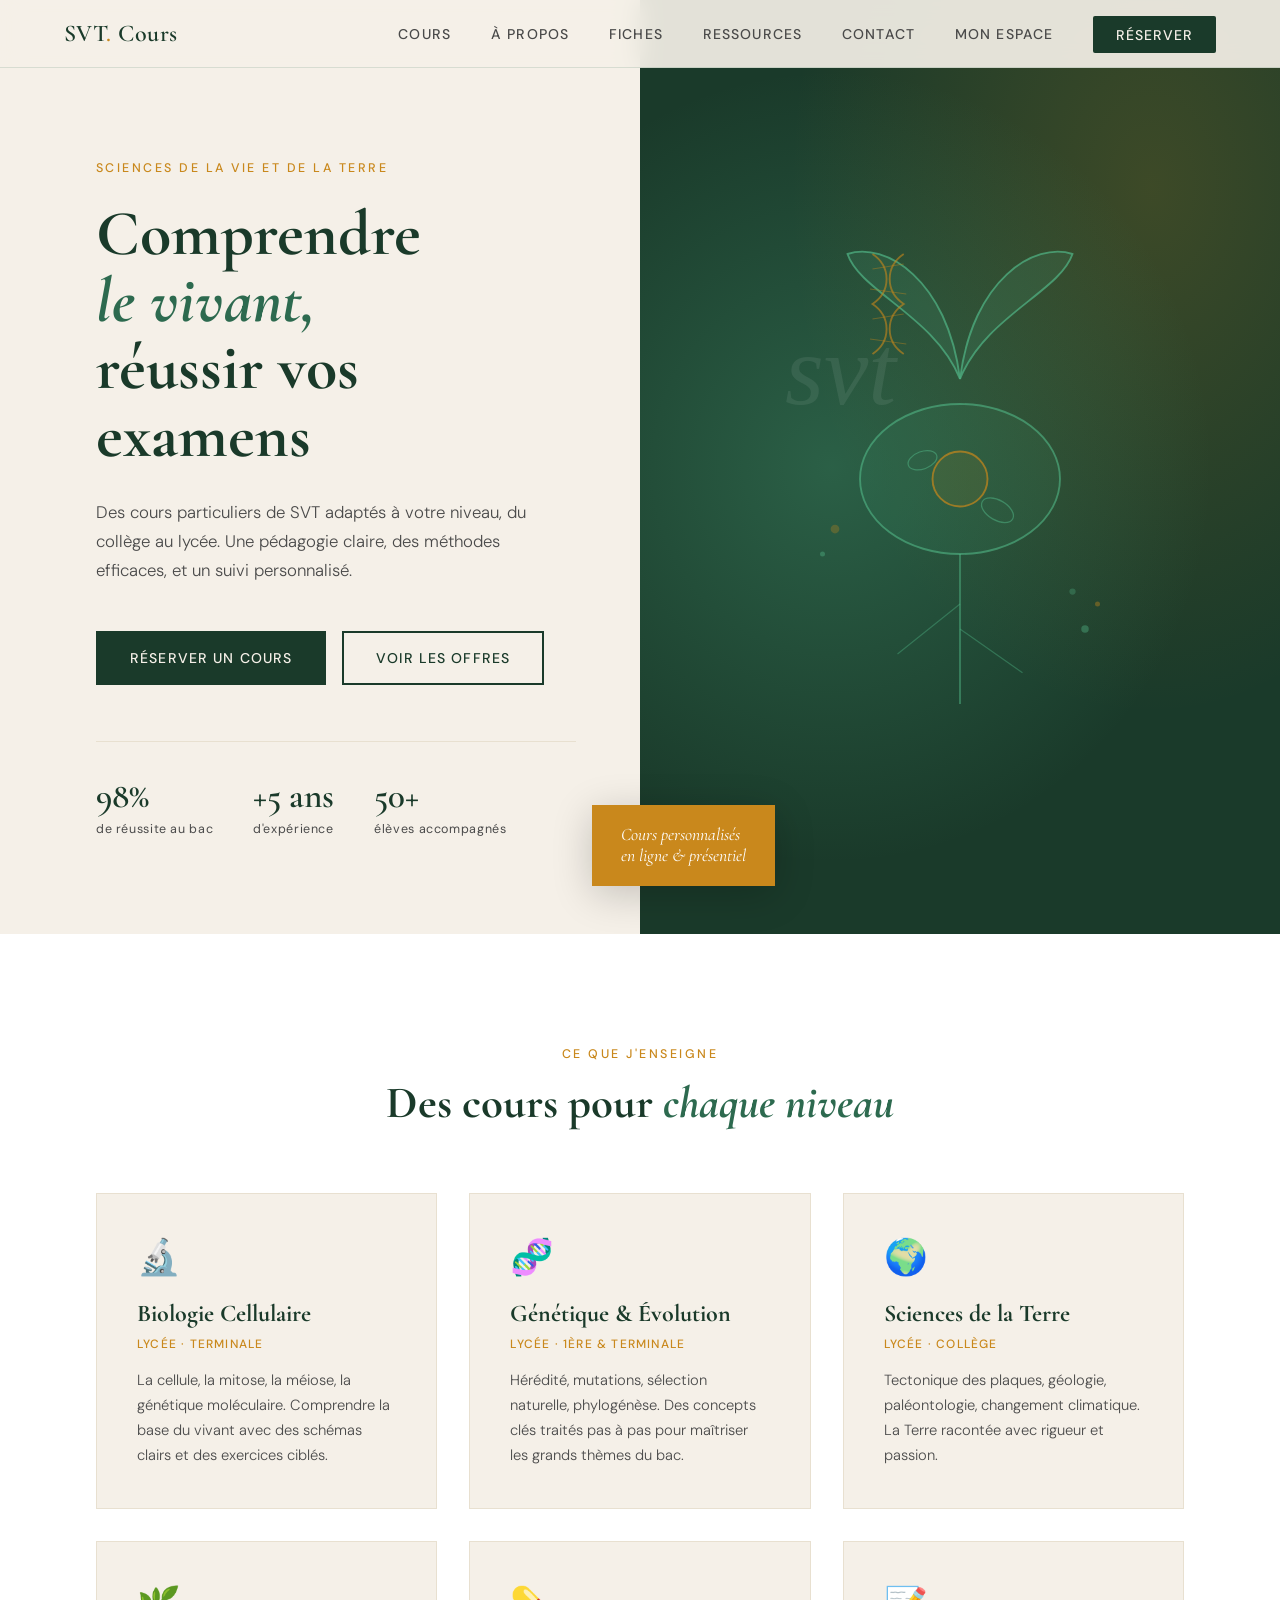
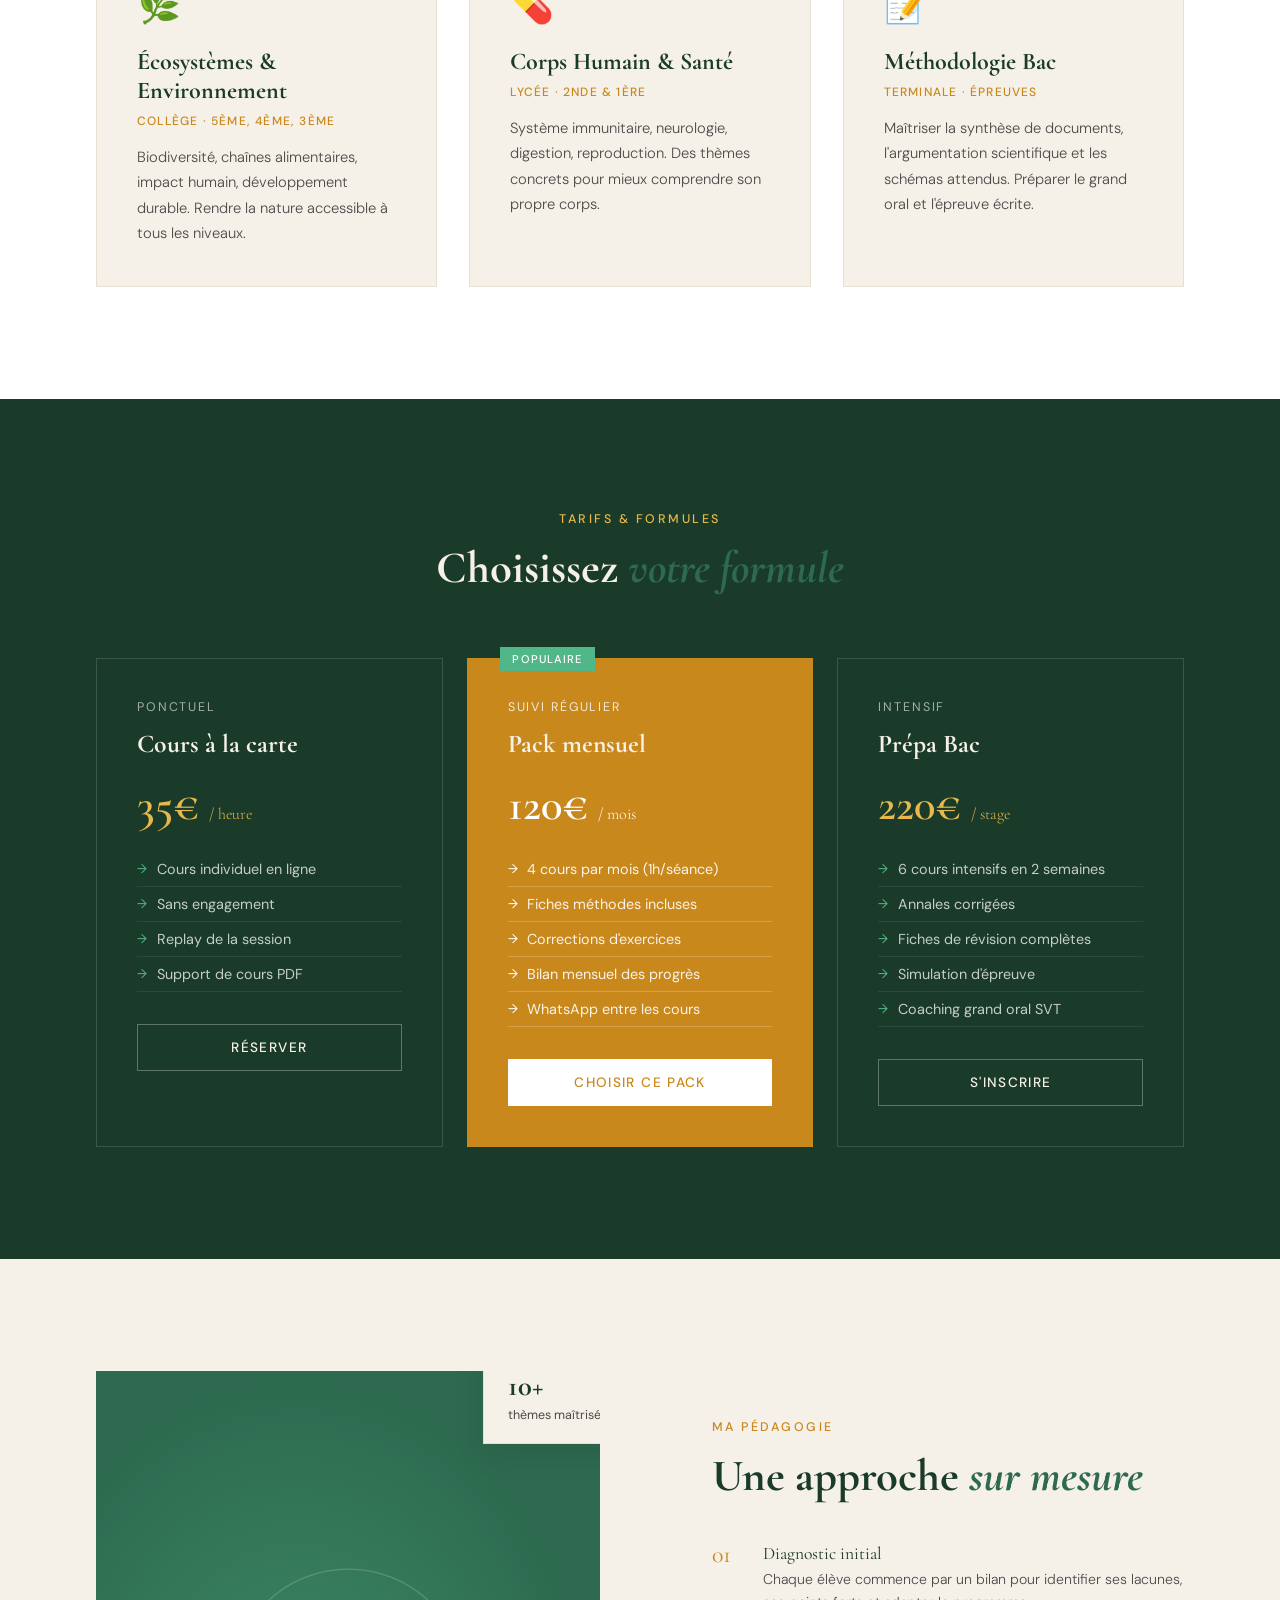
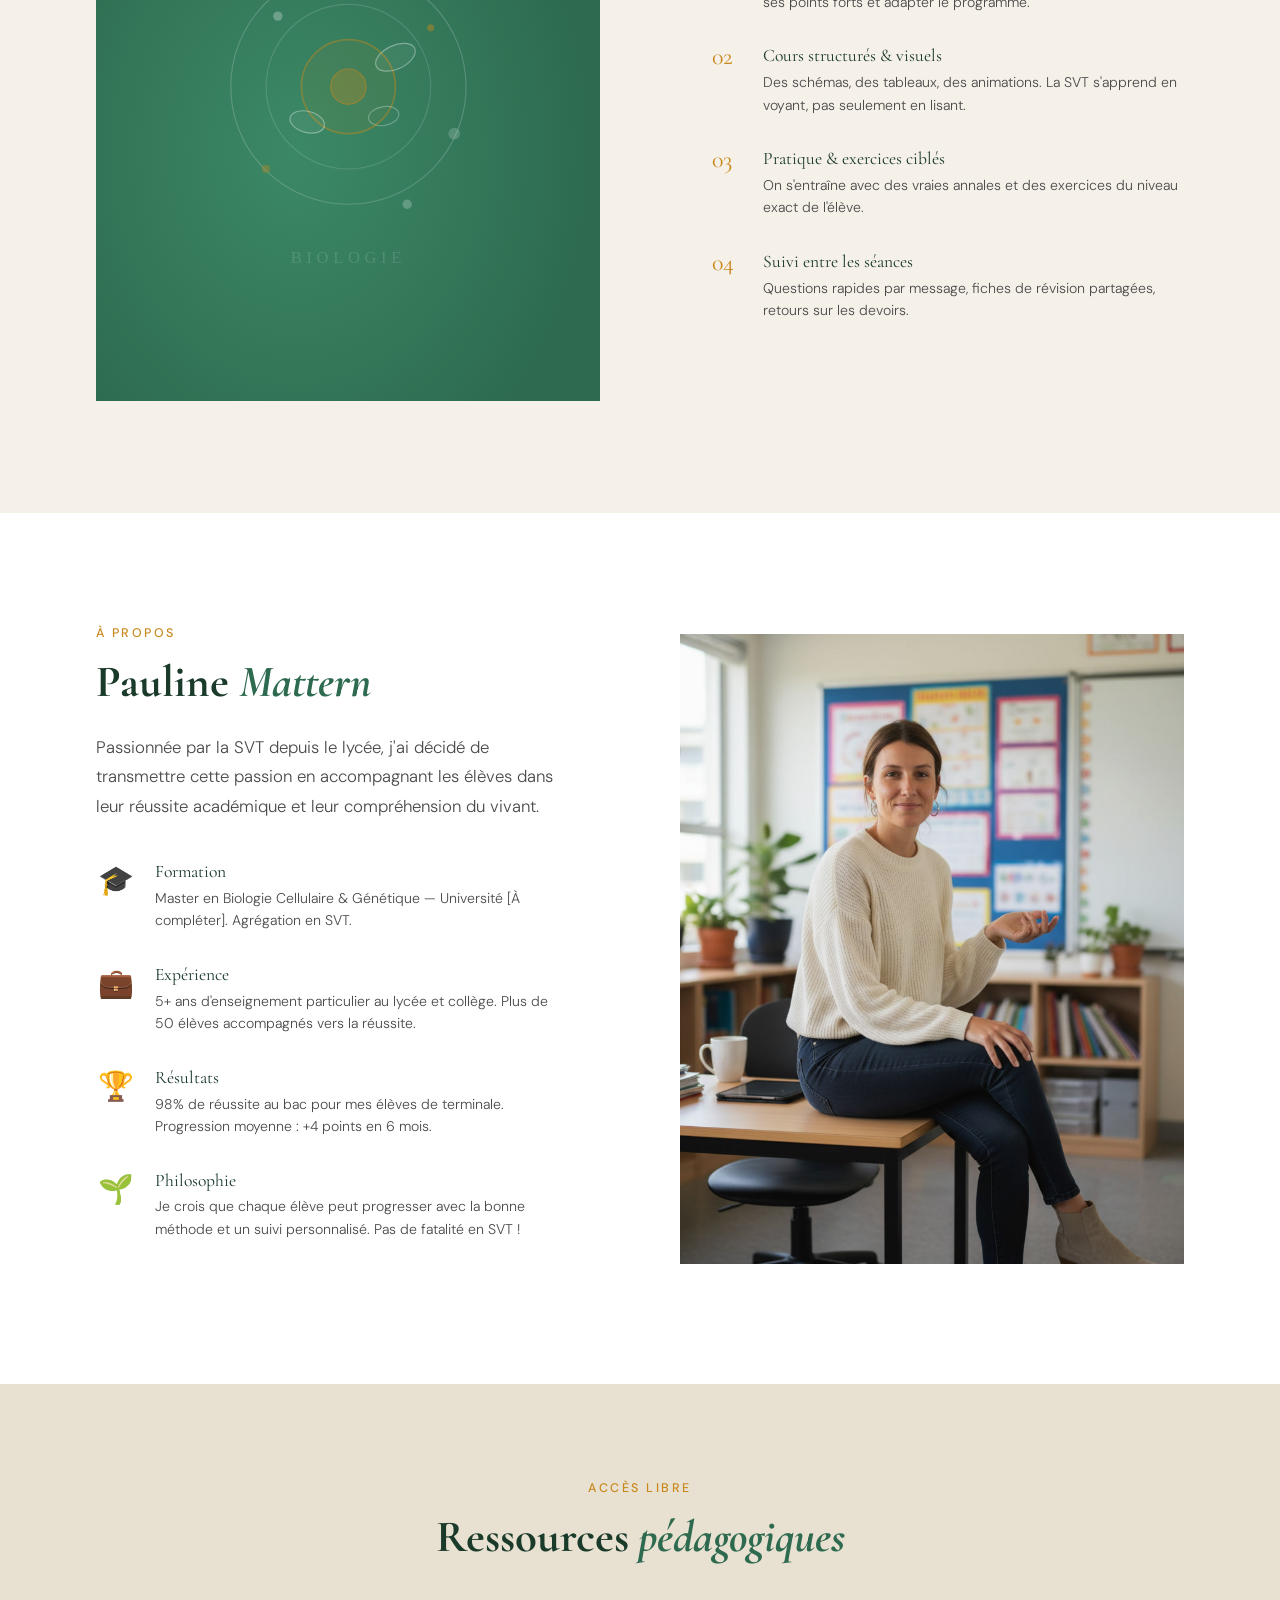
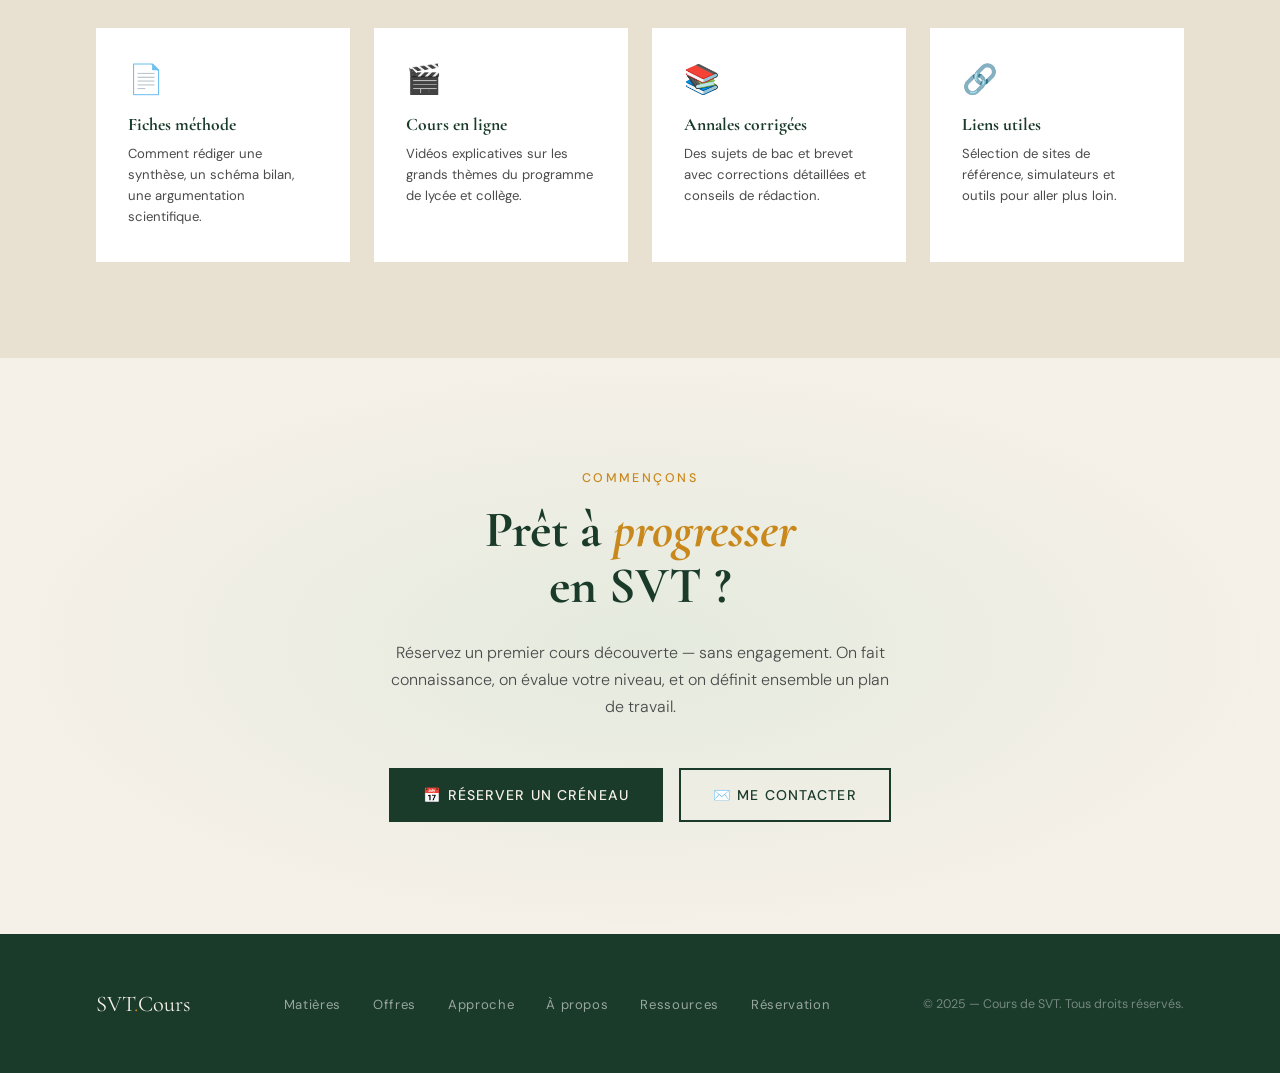
==== index.html @ cc76b09d "ADD espace eleves" ====
<!DOCTYPE html>
<html lang="fr">
<head>
  <meta charset="UTF-8" />
  <meta name="viewport" content="width=device-width, initial-scale=1.0" />
  <title>Cours de SVT — Pauline Mattern</title>
  <link href="https://fonts.googleapis.com/css2?family=Cormorant+Garamond:ital,wght@0,400;0,600;1,400&family=DM+Sans:wght@300;400;500&display=swap" rel="stylesheet" />
  <style>
    /* ── RESET & VARIABLES ── */
    *, *::before, *::after { box-sizing: border-box; margin: 0; padding: 0; }

    :root {
      --green-deep:   #1a3a2a;
      --green-mid:    #2d6a4f;
      --green-light:  #52b788;
      --cream:        #f5f0e8;
      --cream-dark:   #e8e0d0;
      --amber:        #c9881c;
      --amber-light:  #e8b84b;
      --text-dark:    #1c1c1c;
      --text-mid:     #4a4a4a;
      --white:        #ffffff;
      --serif:        'Cormorant Garamond', Georgia, serif;
      --sans:         'DM Sans', sans-serif;
    }

    html { scroll-behavior: smooth; }

    body {
      font-family: var(--sans);
      background-color: var(--cream);
      color: var(--text-dark);
      overflow-x: hidden;
    }

    /* ── NAVBAR ── */
    nav {
      position: fixed;
      top: 0; left: 0; right: 0;
      z-index: 100;
      display: flex;
      align-items: center;
      justify-content: space-between;
      padding: 1.2rem 4rem;
      background: rgba(245, 240, 232, 0.92);
      backdrop-filter: blur(12px);
      border-bottom: 1px solid rgba(45, 106, 79, 0.15);
      transition: box-shadow 0.3s;
    }
    nav.scrolled { box-shadow: 0 4px 30px rgba(26,58,42,0.1); }

    .nav-logo {
      font-family: var(--serif);
      font-size: 1.5rem;
      font-weight: 600;
      color: var(--green-deep);
      text-decoration: none;
      letter-spacing: 0.02em;
    }
    .nav-logo span { color: var(--amber); }

    .nav-links {
      display: flex;
      gap: 2.5rem;
      list-style: none;
    }
    .nav-links a {
      font-family: var(--sans);
      font-size: 0.88rem;
      font-weight: 500;
      letter-spacing: 0.08em;
      text-transform: uppercase;
      color: var(--text-mid);
      text-decoration: none;
      transition: color 0.25s;
    }
    .nav-links a:hover { color: var(--green-mid); }

    .nav-cta {
      background: var(--green-deep);
      color: var(--cream) !important;
      padding: 0.6rem 1.4rem;
      border-radius: 2px;
      transition: background 0.25s !important;
    }
    .nav-cta:hover { background: var(--green-mid) !important; color: var(--white) !important; }

    /* hamburger */
    .hamburger {
      display: none;
      flex-direction: column;
      gap: 5px;
      cursor: pointer;
      background: none;
      border: none;
    }
    .hamburger span {
      display: block;
      width: 24px;
      height: 2px;
      background: var(--green-deep);
      transition: all 0.3s;
    }

    /* ── HERO ── */
    .hero {
      min-height: 100vh;
      display: grid;
      grid-template-columns: 1fr 1fr;
      position: relative;
      overflow: hidden;
    }

    .hero-left {
      display: flex;
      flex-direction: column;
      justify-content: center;
      padding: 10rem 4rem 6rem 6rem;
      position: relative;
      z-index: 2;
    }

    .hero-eyebrow {
      font-family: var(--sans);
      font-size: 0.78rem;
      font-weight: 500;
      letter-spacing: 0.2em;
      text-transform: uppercase;
      color: var(--amber);
      margin-bottom: 1.5rem;
      opacity: 0;
      animation: fadeUp 0.8s ease 0.2s forwards;
    }

    .hero-title {
      font-family: var(--serif);
      font-size: clamp(3rem, 5vw, 5.5rem);
      line-height: 1.05;
      color: var(--green-deep);
      margin-bottom: 1.8rem;
      opacity: 0;
      animation: fadeUp 0.8s ease 0.4s forwards;
    }
    .hero-title em {
      font-style: italic;
      color: var(--green-mid);
    }

    .hero-desc {
      font-size: 1.05rem;
      line-height: 1.75;
      color: var(--text-mid);
      max-width: 440px;
      margin-bottom: 2.8rem;
      font-weight: 300;
      opacity: 0;
      animation: fadeUp 0.8s ease 0.6s forwards;
    }

    .hero-actions {
      display: flex;
      gap: 1rem;
      flex-wrap: wrap;
      opacity: 0;
      animation: fadeUp 0.8s ease 0.8s forwards;
    }

    .btn-primary {
      background: var(--green-deep);
      color: var(--cream);
      padding: 1rem 2rem;
      font-family: var(--sans);
      font-size: 0.88rem;
      font-weight: 500;
      letter-spacing: 0.08em;
      text-transform: uppercase;
      text-decoration: none;
      border: 2px solid var(--green-deep);
      transition: all 0.3s;
      cursor: pointer;
    }
    .btn-primary:hover {
      background: transparent;
      color: var(--green-deep);
    }

    .btn-secondary {
      background: transparent;
      color: var(--green-deep);
      padding: 1rem 2rem;
      font-family: var(--sans);
      font-size: 0.88rem;
      font-weight: 500;
      letter-spacing: 0.08em;
      text-transform: uppercase;
      text-decoration: none;
      border: 2px solid var(--green-deep);
      transition: all 0.3s;
      cursor: pointer;
    }
    .btn-secondary:hover {
      background: var(--green-deep);
      color: var(--cream);
    }

    .hero-stats {
      display: flex;
      gap: 2.5rem;
      margin-top: 3.5rem;
      padding-top: 2rem;
      border-top: 1px solid var(--cream-dark);
      opacity: 0;
      animation: fadeUp 0.8s ease 1s forwards;
    }
    .stat-number {
      font-family: var(--serif);
      font-size: 2.2rem;
      font-weight: 600;
      color: var(--green-deep);
      display: block;
    }
    .stat-label {
      font-size: 0.78rem;
      color: var(--text-mid);
      letter-spacing: 0.05em;
    }

    /* hero right — botanical illustration panel */
    .hero-right {
      background: var(--green-deep);
      position: relative;
      display: flex;
      align-items: center;
      justify-content: center;
    }

    .hero-right::before {
      content: '';
      position: absolute;
      inset: 0;
      background: radial-gradient(ellipse at 30% 50%, rgba(82,183,136,0.3) 0%, transparent 60%),
                  radial-gradient(ellipse at 80% 20%, rgba(201,136,28,0.2) 0%, transparent 50%);
    }

    /* SVG botanical decoration */
    .botanical-svg {
      width: 85%;
      max-width: 500px;
      opacity: 0;
      animation: fadeIn 1.5s ease 1s forwards;
      position: relative;
      z-index: 2;
    }

    /* floating badge */
    .hero-badge {
      position: absolute;
      bottom: 3rem;
      left: -3rem;
      background: var(--amber);
      color: var(--white);
      padding: 1.2rem 1.8rem;
      font-family: var(--serif);
      font-size: 1.1rem;
      font-style: italic;
      box-shadow: 0 8px 40px rgba(0,0,0,0.2);
      z-index: 5;
      opacity: 0;
      animation: slideRight 0.8s ease 1.2s forwards;
    }

    /* ── SECTION MATIÈRES ── */
    .section-matieres {
      padding: 7rem 6rem;
      background: var(--white);
    }

    .section-header {
      text-align: center;
      margin-bottom: 4rem;
    }
    .section-eyebrow {
      font-size: 0.78rem;
      font-weight: 500;
      letter-spacing: 0.2em;
      text-transform: uppercase;
      color: var(--amber);
      margin-bottom: 1rem;
    }
    .section-title {
      font-family: var(--serif);
      font-size: clamp(2.2rem, 3.5vw, 3.5rem);
      color: var(--green-deep);
      line-height: 1.15;
    }
    .section-title em { font-style: italic; color: var(--green-mid); }

    .matieres-grid {
      display: grid;
      grid-template-columns: repeat(3, 1fr);
      gap: 2rem;
    }

    .matiere-card {
      background: var(--cream);
      padding: 2.5rem;
      border: 1px solid var(--cream-dark);
      position: relative;
      overflow: hidden;
      transition: transform 0.3s, box-shadow 0.3s;
      cursor: pointer;
      text-decoration: none;
      color: inherit;
      display: block;
    }
    .matiere-card::after {
      content: '';
      position: absolute;
      bottom: 0; left: 0;
      width: 0; height: 3px;
      background: var(--green-light);
      transition: width 0.4s ease;
    }
    .matiere-card:hover { transform: translateY(-6px); box-shadow: 0 16px 48px rgba(26,58,42,0.12); }
    .matiere-card:hover::after { width: 100%; }

    .matiere-icon {
      font-size: 2.2rem;
      margin-bottom: 1.2rem;
      display: block;
    }
    .matiere-title {
      font-family: var(--serif);
      font-size: 1.5rem;
      color: var(--green-deep);
      margin-bottom: 0.5rem;
    }
    .matiere-niveau {
      font-size: 0.75rem;
      letter-spacing: 0.1em;
      text-transform: uppercase;
      color: var(--amber);
      font-weight: 500;
      margin-bottom: 1rem;
    }
    .matiere-desc {
      font-size: 0.92rem;
      line-height: 1.7;
      color: var(--text-mid);
      font-weight: 300;
    }

    /* ── SECTION OFFRES ── */
    .section-offres {
      padding: 7rem 6rem;
      background: var(--green-deep);
      color: var(--cream);
    }

    .section-offres .section-title { color: var(--cream); }
    .section-offres .section-eyebrow { color: var(--amber-light); }

    .offres-grid {
      display: grid;
      grid-template-columns: repeat(3, 1fr);
      gap: 1.5rem;
      margin-top: 3.5rem;
    }

    .offre-card {
      border: 1px solid rgba(255,255,255,0.15);
      padding: 2.5rem;
      position: relative;
      transition: background 0.3s, border-color 0.3s;
    }
    .offre-card:hover {
      background: rgba(255,255,255,0.05);
      border-color: var(--green-light);
    }
    .offre-card.featured {
      background: var(--amber);
      border-color: var(--amber);
    }
    .offre-badge {
      position: absolute;
      top: -12px; left: 2rem;
      background: var(--green-light);
      color: var(--white);
      font-size: 0.7rem;
      letter-spacing: 0.1em;
      text-transform: uppercase;
      padding: 0.3rem 0.8rem;
      font-weight: 500;
    }
    .offre-type {
      font-size: 0.78rem;
      letter-spacing: 0.15em;
      text-transform: uppercase;
      color: rgba(255,255,255,0.6);
      margin-bottom: 0.8rem;
    }
    .offre-card.featured .offre-type { color: rgba(255,255,255,0.8); }
    .offre-title {
      font-family: var(--serif);
      font-size: 1.6rem;
      color: var(--cream);
      margin-bottom: 1.5rem;
    }
    .offre-price {
      font-family: var(--serif);
      font-size: 2.8rem;
      font-weight: 600;
      color: var(--amber-light);
      line-height: 1;
    }
    .offre-card.featured .offre-price { color: var(--white); }
    .offre-price small { font-size: 1rem; font-weight: 300; }
    .offre-features {
      list-style: none;
      margin: 1.5rem 0 2rem;
    }
    .offre-features li {
      font-size: 0.9rem;
      color: rgba(255,255,255,0.75);
      padding: 0.5rem 0;
      border-bottom: 1px solid rgba(255,255,255,0.08);
      display: flex;
      align-items: center;
      gap: 0.6rem;
    }
    .offre-features li::before { content: '→'; color: var(--green-light); font-size: 0.8rem; }
    .offre-card.featured .offre-features li { color: rgba(255,255,255,0.9); border-color: rgba(255,255,255,0.2); }
    .offre-card.featured .offre-features li::before { color: var(--white); }

    .btn-offre {
      display: inline-block;
      width: 100%;
      text-align: center;
      padding: 0.9rem;
      font-family: var(--sans);
      font-size: 0.85rem;
      letter-spacing: 0.1em;
      text-transform: uppercase;
      font-weight: 500;
      text-decoration: none;
      border: 1px solid rgba(255,255,255,0.3);
      color: var(--cream);
      background: transparent;
      cursor: pointer;
      transition: all 0.3s;
    }
    .btn-offre:hover { background: var(--cream); color: var(--green-deep); border-color: var(--cream); }
    .offre-card.featured .btn-offre { background: var(--white); color: var(--amber); border-color: var(--white); }
    .offre-card.featured .btn-offre:hover { background: var(--green-deep); color: var(--white); border-color: var(--green-deep); }

    /* ── SECTION APPROCHE ── */
    .section-approche {
      padding: 7rem 6rem;
      display: grid;
      grid-template-columns: 1fr 1fr;
      gap: 5rem;
      align-items: center;
    }

    .approche-image-area {
      position: relative;
    }
    .approche-main-block {
      background: var(--green-mid);
      width: 100%;
      aspect-ratio: 4/5;
      display: flex;
      align-items: center;
      justify-content: center;
      position: relative;
      overflow: hidden;
    }
    .approche-main-block::before {
      content: '';
      position: absolute;
      inset: 0;
      background: radial-gradient(ellipse at 40% 60%, rgba(82,183,136,0.4) 0%, transparent 70%);
    }
    .approche-main-block svg {
      width: 70%;
      opacity: 0.9;
      position: relative;
      z-index: 2;
    }
    .approche-tag {
      position: absolute;
      top: -1.5rem;
      right: -2rem;
      background: var(--cream);
      border: 1px solid var(--cream-dark);
      padding: 1.2rem 1.5rem;
      box-shadow: 0 8px 32px rgba(0,0,0,0.1);
    }
    .approche-tag strong {
      font-family: var(--serif);
      font-size: 1.8rem;
      color: var(--green-deep);
      display: block;
    }
    .approche-tag span { font-size: 0.78rem; color: var(--text-mid); }

    .approche-content { padding-left: 2rem; }
    .approche-list {
      list-style: none;
      margin-top: 2.5rem;
    }
    .approche-list li {
      display: flex;
      gap: 1.2rem;
      margin-bottom: 2rem;
      align-items: flex-start;
    }
    .approche-num {
      font-family: var(--serif);
      font-size: 1.5rem;
      color: var(--amber);
      flex-shrink: 0;
      width: 2rem;
      line-height: 1;
    }
    .approche-list-title {
      font-family: var(--serif);
      font-size: 1.1rem;
      color: var(--green-deep);
      margin-bottom: 0.3rem;
    }
    .approche-list-desc {
      font-size: 0.88rem;
      color: var(--text-mid);
      line-height: 1.6;
      font-weight: 300;
    }

    /* ── SECTION À PROPOS ── */
    .section-apropos {
      padding: 7rem 6rem;
      display: grid;
      grid-template-columns: 1fr 1fr;
      gap: 5rem;
      align-items: center;
      background: var(--white);
    }

    .apropos-image-area {
      position: relative;
      order: 2;
    }
    .apropos-main-block {
      background: var(--green-light);
      width: 100%;
      aspect-ratio: 4/5;
      display: flex;
      align-items: center;
      justify-content: center;
      position: relative;
      overflow: hidden;
    }
    .apropos-main-block::before {
      content: '';
      position: absolute;
      inset: 0;
      background: radial-gradient(ellipse at 40% 60%, rgba(82,183,136,0.4) 0%, transparent 70%);
    }
    .apropos-main-block img {
      width: 100%;
      height: 100%;
      object-fit: cover;
      position: relative;
      z-index: 2;
    }

    .apropos-content { 
      padding-right: 2rem; 
      order: 1;
    }
    .apropos-intro {
      font-size: 1.05rem;
      line-height: 1.75;
      color: var(--text-mid);
      margin: 1.5rem 0 2.5rem;
      font-weight: 300;
    }
    .apropos-list {
      list-style: none;
      margin-top: 2.5rem;
    }
    .apropos-list li {
      display: flex;
      gap: 1.2rem;
      margin-bottom: 2rem;
      align-items: flex-start;
    }
    .apropos-num {
      font-size: 1.8rem;
      flex-shrink: 0;
      width: 2.5rem;
      text-align: center;
    }
    .apropos-list-title {
      font-family: var(--serif);
      font-size: 1.1rem;
      color: var(--green-deep);
      margin-bottom: 0.3rem;
    }
    .apropos-list-desc {
      font-size: 0.88rem;
      color: var(--text-mid);
      line-height: 1.6;
      font-weight: 300;
    }

    /* ── SECTION RESSOURCES ── */
    .section-ressources {
      padding: 6rem 6rem;
      background: var(--cream-dark);
    }

    .ressources-grid {
      display: grid;
      grid-template-columns: repeat(4, 1fr);
      gap: 1.5rem;
      margin-top: 3rem;
    }
    .ressource-card {
      background: var(--white);
      padding: 2rem;
      border-bottom: 3px solid transparent;
      transition: border-color 0.3s, transform 0.3s;
      text-decoration: none;
      color: inherit;
      display: block;
    }
    .ressource-card:hover { border-color: var(--green-light); transform: translateY(-4px); }
    .ressource-icon { font-size: 1.8rem; margin-bottom: 1rem; display: block; }
    .ressource-title {
      font-family: var(--serif);
      font-size: 1.1rem;
      color: var(--green-deep);
      margin-bottom: 0.5rem;
    }
    .ressource-desc {
      font-size: 0.82rem;
      color: var(--text-mid);
      line-height: 1.6;
    }

    /* ── SECTION CTA RESERVATION ── */
    .section-reservation {
      padding: 7rem 6rem;
      text-align: center;
      background: var(--cream);
      position: relative;
      overflow: hidden;
    }
    .section-reservation::before {
      content: '';
      position: absolute;
      inset: 0;
      background: radial-gradient(ellipse at 50% 50%, rgba(82,183,136,0.1) 0%, transparent 70%);
      pointer-events: none;
    }
    .reservation-title {
      font-family: var(--serif);
      font-size: clamp(2.5rem, 4vw, 4.5rem);
      color: var(--green-deep);
      line-height: 1.1;
      margin-bottom: 1.5rem;
    }
    .reservation-title em { font-style: italic; color: var(--amber); }
    .reservation-sub {
      font-size: 1rem;
      color: var(--text-mid);
      max-width: 500px;
      margin: 0 auto 3rem;
      line-height: 1.7;
      font-weight: 300;
    }
    .reservation-actions { display: flex; gap: 1rem; justify-content: center; flex-wrap: wrap; }

    /* ── FOOTER ── */
    footer {
      background: var(--green-deep);
      color: rgba(255,255,255,0.7);
      padding: 3.5rem 6rem;
      display: flex;
      justify-content: space-between;
      align-items: center;
      flex-wrap: wrap;
      gap: 1.5rem;
    }
    .footer-logo {
      font-family: var(--serif);
      font-size: 1.4rem;
      color: var(--cream);
    }
    .footer-logo span { color: var(--amber); }
    .footer-links { display: flex; gap: 2rem; list-style: none; flex-wrap: wrap; }
    .footer-links a {
      color: rgba(255,255,255,0.55);
      text-decoration: none;
      font-size: 0.82rem;
      letter-spacing: 0.05em;
      transition: color 0.2s;
    }
    .footer-links a:hover { color: var(--cream); }
    .footer-copy { font-size: 0.78rem; color: rgba(255,255,255,0.4); }

    /* ── ANIMATIONS ── */
    @keyframes fadeUp {
      from { opacity: 0; transform: translateY(24px); }
      to   { opacity: 1; transform: translateY(0); }
    }
    @keyframes fadeIn {
      from { opacity: 0; }
      to   { opacity: 1; }
    }
    @keyframes slideRight {
      from { opacity: 0; transform: translateX(-20px); }
      to   { opacity: 1; transform: translateX(0); }
    }

    /* ── MOBILE ── */
    @media (max-width: 900px) {
      nav { padding: 1rem 1.5rem; }
      .nav-links { display: none; flex-direction: column; gap: 1.2rem; position: absolute; top: 100%; left: 0; right: 0; background: var(--cream); padding: 2rem; border-top: 1px solid var(--cream-dark); }
      .nav-links.open { display: flex; }
      .hamburger { display: flex; }

      .hero { grid-template-columns: 1fr; min-height: auto; }
      .hero-left { padding: 8rem 1.5rem 4rem; }
      .hero-right { display: none; }
      .hero-stats { gap: 1.5rem; }

      .section-matieres, .section-approche, .section-offres, .section-ressources, .section-reservation { padding: 4rem 1.5rem; }
      .matieres-grid, .offres-grid { grid-template-columns: 1fr; }
      .ressources-grid { grid-template-columns: 1fr 1fr; }
      .section-approche, .section-apropos { grid-template-columns: 1fr; }
      .approche-content { padding-left: 0; }
      .apropos-content { padding-right: 0; }
      .approche-tag { right: 0; top: -1rem; }
      footer { padding: 2.5rem 1.5rem; flex-direction: column; text-align: center; }
    }

    /* ── SCROLL REVEAL ── */
    .reveal {
      opacity: 0;
      transform: translateY(30px);
      transition: opacity 0.7s ease, transform 0.7s ease;
    }
    .reveal.visible { opacity: 1; transform: translateY(0); }
  </style>
</head>
<body>

  <!-- ═══ NAVBAR ═══ -->
  <nav id="navbar">
    <a href="#" class="nav-logo">SVT<span>.</span> Cours</a>
    <ul class="nav-links" id="navLinks">
      <li><a href="cours.html">Cours</a></li>
      <li><a href="#apropos">À propos</a></li>
      <li><a href="fiches.html">Fiches</a></li>
      <li><a href="#ressources">Ressources</a></li>
      <li><a href="contact.html">Contact</a></li>
      <li><a href="espace-etudiant.html">Mon espace</a></li>
      <li><a href="reservation.html" class="nav-cta">Réserver</a></li>
    </ul>
    <button class="hamburger" id="hamburger" aria-label="Menu">
      <span></span><span></span><span></span>
    </button>
  </nav>

  <!-- ═══ HERO ═══ -->
  <section class="hero">
    <div class="hero-left">
      <p class="hero-eyebrow">Sciences de la Vie et de la Terre</p>
      <h1 class="hero-title">
        Comprendre<br/><em>le vivant,</em><br/>réussir vos examens
      </h1>
      <p class="hero-desc">
        Des cours particuliers de SVT adaptés à votre niveau, du collège au lycée.
        Une pédagogie claire, des méthodes efficaces, et un suivi personnalisé.
      </p>
      <div class="hero-actions">
        <a href="reservation.html" class="btn-primary">Réserver un cours</a>
        <a href="#offres" class="btn-secondary">Voir les offres</a>
      </div>
      <div class="hero-stats">
        <div>
          <span class="stat-number">98%</span>
          <span class="stat-label">de réussite au bac</span>
        </div>
        <div>
          <span class="stat-number">+5 ans</span>
          <span class="stat-label">d'expérience</span>
        </div>
        <div>
          <span class="stat-number">50+</span>
          <span class="stat-label">élèves accompagnés</span>
        </div>
      </div>
    </div>

    <!-- panel décoratif droit -->
    <div class="hero-right">
      <!-- Illustration botanique SVG -->
      <svg class="botanical-svg" viewBox="0 0 400 500" xmlns="http://www.w3.org/2000/svg" fill="none">
        <!-- cellule centrale -->
        <ellipse cx="200" cy="260" rx="80" ry="60" stroke="rgba(82,183,136,0.6)" stroke-width="1.5" fill="rgba(82,183,136,0.08)"/>
        <circle cx="200" cy="260" r="22" stroke="rgba(201,136,28,0.7)" stroke-width="1.5" fill="rgba(201,136,28,0.1)"/>
        <!-- mitochondries -->
        <ellipse cx="230" cy="285" rx="14" ry="8" stroke="rgba(82,183,136,0.5)" stroke-width="1" fill="none" transform="rotate(30 230 285)"/>
        <ellipse cx="170" cy="245" rx="12" ry="7" stroke="rgba(82,183,136,0.5)" stroke-width="1" fill="none" transform="rotate(-20 170 245)"/>
        <!-- feuilles -->
        <path d="M200 180 C220 130 280 110 290 80 C260 70 210 100 200 180Z" stroke="rgba(82,183,136,0.7)" stroke-width="1.5" fill="rgba(82,183,136,0.12)"/>
        <path d="M200 180 C180 130 120 110 110 80 C140 70 190 100 200 180Z" stroke="rgba(82,183,136,0.7)" stroke-width="1.5" fill="rgba(82,183,136,0.12)"/>
        <!-- tige -->
        <line x1="200" y1="320" x2="200" y2="440" stroke="rgba(82,183,136,0.5)" stroke-width="1.5"/>
        <!-- branches -->
        <line x1="200" y1="360" x2="150" y2="400" stroke="rgba(82,183,136,0.4)" stroke-width="1"/>
        <line x1="200" y1="380" x2="250" y2="415" stroke="rgba(82,183,136,0.4)" stroke-width="1"/>
        <!-- ADN double hélice -->
        <path d="M130 80 C145 90 145 110 130 120 C145 130 145 150 130 160" stroke="rgba(201,136,28,0.6)" stroke-width="1.5" fill="none"/>
        <path d="M155 80 C140 90 140 110 155 120 C140 130 140 150 155 160" stroke="rgba(201,136,28,0.6)" stroke-width="1.5" fill="none"/>
        <!-- liaisons ADN -->
        <line x1="130" y1="92" x2="155" y2="88" stroke="rgba(201,136,28,0.4)" stroke-width="1"/>
        <line x1="128" y1="108" x2="157" y2="112" stroke="rgba(201,136,28,0.4)" stroke-width="1"/>
        <line x1="130" y1="132" x2="155" y2="128" stroke="rgba(201,136,28,0.4)" stroke-width="1"/>
        <line x1="128" y1="148" x2="157" y2="152" stroke="rgba(201,136,28,0.4)" stroke-width="1"/>
        <!-- petits cercles décoratifs -->
        <circle cx="300" cy="380" r="3" fill="rgba(82,183,136,0.4)"/>
        <circle cx="310" cy="360" r="2" fill="rgba(201,136,28,0.4)"/>
        <circle cx="290" cy="350" r="2.5" fill="rgba(82,183,136,0.3)"/>
        <circle cx="100" cy="300" r="3.5" fill="rgba(201,136,28,0.3)"/>
        <circle cx="90" cy="320" r="2" fill="rgba(82,183,136,0.4)"/>
        <!-- Texte décoratif -->
        <text x="60" y="200" fill="rgba(255,255,255,0.08)" font-size="80" font-family="serif" font-style="italic">svt</text>
      </svg>

      <div class="hero-badge">
        Cours personnalisés<br/>en ligne & présentiel
      </div>
    </div>
  </section>

  <!-- ═══ MATIÈRES ═══ -->
  <section class="section-matieres" id="matieres">
    <div class="section-header reveal">
      <p class="section-eyebrow">Ce que j'enseigne</p>
      <h2 class="section-title">Des cours pour <em>chaque niveau</em></h2>
    </div>
    <div class="matieres-grid">
      <a href="cours.html?filter=terminale" class="matiere-card reveal">
        <span class="matiere-icon">🔬</span>
        <h3 class="matiere-title">Biologie Cellulaire</h3>
        <p class="matiere-niveau">Lycée · Terminale</p>
        <p class="matiere-desc">La cellule, la mitose, la méiose, la génétique moléculaire. Comprendre la base du vivant avec des schémas clairs et des exercices ciblés.</p>
      </a>
      <a href="cours.html?filter=biologie" class="matiere-card reveal" style="transition-delay: 0.15s">
        <span class="matiere-icon">🧬</span>
        <h3 class="matiere-title">Génétique & Évolution</h3>
        <p class="matiere-niveau">Lycée · 1ère & Terminale</p>
        <p class="matiere-desc">Hérédité, mutations, sélection naturelle, phylogénèse. Des concepts clés traités pas à pas pour maîtriser les grands thèmes du bac.</p>
      </a>
      <a href="cours.html?filter=terre" class="matiere-card reveal" style="transition-delay: 0.3s">
        <span class="matiere-icon">🌍</span>
        <h3 class="matiere-title">Sciences de la Terre</h3>
        <p class="matiere-niveau">Lycée · Collège</p>
        <p class="matiere-desc">Tectonique des plaques, géologie, paléontologie, changement climatique. La Terre racontée avec rigueur et passion.</p>
      </a>
      <a href="cours.html?filter=college" class="matiere-card reveal" style="transition-delay: 0.1s">
        <span class="matiere-icon">🌿</span>
        <h3 class="matiere-title">Écosystèmes & Environnement</h3>
        <p class="matiere-niveau">Collège · 5ème, 4ème, 3ème</p>
        <p class="matiere-desc">Biodiversité, chaînes alimentaires, impact humain, développement durable. Rendre la nature accessible à tous les niveaux.</p>
      </a>
      <a href="cours.html?filter=lycee" class="matiere-card reveal" style="transition-delay: 0.25s">
        <span class="matiere-icon">💊</span>
        <h3 class="matiere-title">Corps Humain & Santé</h3>
        <p class="matiere-niveau">Lycée · 2nde & 1ère</p>
        <p class="matiere-desc">Système immunitaire, neurologie, digestion, reproduction. Des thèmes concrets pour mieux comprendre son propre corps.</p>
      </a>
      <a href="cours.html?filter=terminale" class="matiere-card reveal" style="transition-delay: 0.4s">
        <span class="matiere-icon">📝</span>
        <h3 class="matiere-title">Méthodologie Bac</h3>
        <p class="matiere-niveau">Terminale · Épreuves</p>
        <p class="matiere-desc">Maîtriser la synthèse de documents, l'argumentation scientifique et les schémas attendus. Préparer le grand oral et l'épreuve écrite.</p>
      </a>
    </div>
  </section>

  <!-- ═══ OFFRES ═══ -->
  <section class="section-offres" id="offres">
    <div class="section-header reveal">
      <p class="section-eyebrow">Tarifs & formules</p>
      <h2 class="section-title">Choisissez <em>votre formule</em></h2>
    </div>
    <div class="offres-grid">
      <div class="offre-card reveal">
        <p class="offre-type">Ponctuel</p>
        <h3 class="offre-title">Cours à la carte</h3>
        <div class="offre-price">35€ <small>/ heure</small></div>
        <ul class="offre-features">
          <li>Cours individuel en ligne</li>
          <li>Sans engagement</li>
          <li>Replay de la session</li>
          <li>Support de cours PDF</li>
        </ul>
        <a href="reservation.html" class="btn-offre">Réserver</a>
      </div>
      <div class="offre-card featured reveal" style="transition-delay: 0.15s">
        <div class="offre-badge">Populaire</div>
        <p class="offre-type">Suivi régulier</p>
        <h3 class="offre-title">Pack mensuel</h3>
        <div class="offre-price">120€ <small>/ mois</small></div>
        <ul class="offre-features">
          <li>4 cours par mois (1h/séance)</li>
          <li>Fiches méthodes incluses</li>
          <li>Corrections d'exercices</li>
          <li>Bilan mensuel des progrès</li>
          <li>WhatsApp entre les cours</li>
        </ul>
        <a href="reservation.html" class="btn-offre">Choisir ce pack</a>
      </div>
      <div class="offre-card reveal" style="transition-delay: 0.3s">
        <p class="offre-type">Intensif</p>
        <h3 class="offre-title">Prépa Bac</h3>
        <div class="offre-price">220€ <small>/ stage</small></div>
        <ul class="offre-features">
          <li>6 cours intensifs en 2 semaines</li>
          <li>Annales corrigées</li>
          <li>Fiches de révision complètes</li>
          <li>Simulation d'épreuve</li>
          <li>Coaching grand oral SVT</li>
        </ul>
        <a href="reservation.html" class="btn-offre">S'inscrire</a>
      </div>
    </div>
  </section>

  <!-- ═══ APPROCHE ═══ -->
  <section class="section-approche" id="approche">
    <div class="approche-image-area reveal">
      <div class="approche-main-block">
        <!-- Illustration décorative -->
        <svg viewBox="0 0 300 360" xmlns="http://www.w3.org/2000/svg" fill="none">
          <circle cx="150" cy="180" r="100" stroke="rgba(255,255,255,0.2)" stroke-width="1"/>
          <circle cx="150" cy="180" r="70" stroke="rgba(255,255,255,0.15)" stroke-width="1"/>
          <circle cx="150" cy="180" r="40" stroke="rgba(201,136,28,0.5)" stroke-width="1.5" fill="rgba(201,136,28,0.08)"/>
          <circle cx="150" cy="180" r="15" fill="rgba(201,136,28,0.3)" stroke="rgba(201,136,28,0.6)" stroke-width="1"/>
          <!-- organelles -->
          <ellipse cx="190" cy="155" rx="18" ry="10" stroke="rgba(255,255,255,0.4)" stroke-width="1" fill="rgba(255,255,255,0.05)" transform="rotate(-25 190 155)"/>
          <ellipse cx="115" cy="210" rx="15" ry="9" stroke="rgba(255,255,255,0.4)" stroke-width="1" fill="rgba(255,255,255,0.05)" transform="rotate(15 115 210)"/>
          <ellipse cx="180" cy="205" rx="13" ry="8" stroke="rgba(255,255,255,0.3)" stroke-width="1" fill="none" transform="rotate(-10 180 205)"/>
          <!-- particules -->
          <circle cx="90" cy="120" r="4" fill="rgba(255,255,255,0.3)"/>
          <circle cx="220" cy="130" r="3" fill="rgba(201,136,28,0.5)"/>
          <circle cx="240" cy="220" r="5" fill="rgba(255,255,255,0.2)"/>
          <circle cx="80" cy="250" r="3.5" fill="rgba(201,136,28,0.4)"/>
          <circle cx="200" cy="280" r="4" fill="rgba(255,255,255,0.25)"/>
          <!-- texte -->
          <text x="150" y="330" text-anchor="middle" fill="rgba(255,255,255,0.15)" font-size="14" font-family="serif" letter-spacing="4">BIOLOGIE</text>
        </svg>
        <div class="approche-tag">
          <strong>10+</strong>
          <span>thèmes maîtrisés</span>
        </div>
      </div>
    </div>
    <div class="approche-content reveal">
      <p class="section-eyebrow">Ma pédagogie</p>
      <h2 class="section-title">Une approche <em>sur mesure</em></h2>
      <ul class="approche-list">
        <li>
          <span class="approche-num">01</span>
          <div>
            <p class="approche-list-title">Diagnostic initial</p>
            <p class="approche-list-desc">Chaque élève commence par un bilan pour identifier ses lacunes, ses points forts et adapter le programme.</p>
          </div>
        </li>
        <li>
          <span class="approche-num">02</span>
          <div>
            <p class="approche-list-title">Cours structurés & visuels</p>
            <p class="approche-list-desc">Des schémas, des tableaux, des animations. La SVT s'apprend en voyant, pas seulement en lisant.</p>
          </div>
        </li>
        <li>
          <span class="approche-num">03</span>
          <div>
            <p class="approche-list-title">Pratique & exercices ciblés</p>
            <p class="approche-list-desc">On s'entraîne avec des vraies annales et des exercices du niveau exact de l'élève.</p>
          </div>
        </li>
        <li>
          <span class="approche-num">04</span>
          <div>
            <p class="approche-list-title">Suivi entre les séances</p>
            <p class="approche-list-desc">Questions rapides par message, fiches de révision partagées, retours sur les devoirs.</p>
          </div>
        </li>
      </ul>
    </div>
  </section>

  <!-- ═══ À PROPOS ═══ -->
  <section class="section-apropos" id="apropos">
    <div class="apropos-image-area reveal">
      <div class="apropos-main-block">
        <!-- Photo de profil -->
        <img src="popo_prof_fake.jpg" alt="Pauline Mattern - Professeure de SVT">
      </div>
    </div>
    <div class="apropos-content reveal">
      <p class="section-eyebrow">À propos</p>
      <h2 class="section-title">Pauline <em>Mattern</em></h2>
      <p class="apropos-intro">
        Passionnée par la SVT depuis le lycée, j'ai décidé de transmettre cette passion en accompagnant les élèves dans leur réussite académique et leur compréhension du vivant.
      </p>
      <ul class="apropos-list">
        <li>
          <span class="apropos-num">🎓</span>
          <div>
            <p class="apropos-list-title">Formation</p>
            <p class="apropos-list-desc">Master en Biologie Cellulaire & Génétique — Université [À compléter]. Agrégation en SVT.</p>
          </div>
        </li>
        <li>
          <span class="apropos-num">💼</span>
          <div>
            <p class="apropos-list-title">Expérience</p>
            <p class="apropos-list-desc">5+ ans d'enseignement particulier au lycée et collège. Plus de 50 élèves accompagnés vers la réussite.</p>
          </div>
        </li>
        <li>
          <span class="apropos-num">🏆</span>
          <div>
            <p class="apropos-list-title">Résultats</p>
            <p class="apropos-list-desc">98% de réussite au bac pour mes élèves de terminale. Progression moyenne : +4 points en 6 mois.</p>
          </div>
        </li>
        <li>
          <span class="apropos-num">🌱</span>
          <div>
            <p class="apropos-list-title">Philosophie</p>
            <p class="apropos-list-desc">Je crois que chaque élève peut progresser avec la bonne méthode et un suivi personnalisé. Pas de fatalité en SVT !</p>
          </div>
        </li>
      </ul>
    </div>
  </section>
  
  <!-- ═══ RESSOURCES ═══ -->
  <section class="section-ressources" id="ressources">
    <div class="section-header reveal">
      <p class="section-eyebrow">Accès libre</p>
      <h2 class="section-title">Ressources <em>pédagogiques</em></h2>
    </div>
    <div class="ressources-grid">
      <a href="fiches.html" class="ressource-card reveal">
        <span class="ressource-icon">📄</span>
        <h4 class="ressource-title">Fiches méthode</h4>
        <p class="ressource-desc">Comment rédiger une synthèse, un schéma bilan, une argumentation scientifique.</p>
      </a>
      <a href="ressources.html?tab=cours" class="ressource-card reveal" style="transition-delay: 0.1s">
        <span class="ressource-icon">🎬</span>
        <h4 class="ressource-title">Cours en ligne</h4>
        <p class="ressource-desc">Vidéos explicatives sur les grands thèmes du programme de lycée et collège.</p>
      </a>
      <a href="ressources.html?tab=annales" class="ressource-card reveal" style="transition-delay: 0.2s">
        <span class="ressource-icon">📚</span>
        <h4 class="ressource-title">Annales corrigées</h4>
        <p class="ressource-desc">Des sujets de bac et brevet avec corrections détaillées et conseils de rédaction.</p>
      </a>
      <a href="ressources.html?tab=liens" class="ressource-card reveal" style="transition-delay: 0.3s">
        <span class="ressource-icon">🔗</span>
        <h4 class="ressource-title">Liens utiles</h4>
        <p class="ressource-desc">Sélection de sites de référence, simulateurs et outils pour aller plus loin.</p>
      </a>
    </div>
  </section>

  <!-- ═══ CTA RÉSERVATION ═══ -->
  <section class="section-reservation" id="reservation">
    <div class="reveal">
      <p class="section-eyebrow">Commençons</p>
      <h2 class="reservation-title">Prêt à <em>progresser</em><br/>en SVT ?</h2>
      <p class="reservation-sub">
        Réservez un premier cours découverte — sans engagement.
        On fait connaissance, on évalue votre niveau, et on définit ensemble un plan de travail.
      </p>
      <div class="reservation-actions">
        <!-- Remplacez ce lien par votre lien Calendly ou Koalendar -->
        <a href="reservation.html" class="btn-primary">📅 Réserver un créneau</a>
        <a href="mailto:contact@coursvst.fr" class="btn-secondary">✉️ Me contacter</a>
      </div>
    </div>
  </section>

  <!-- ═══ FOOTER ═══ -->
  <footer>
    <div class="footer-logo">SVT<span>.</span>Cours</div>
    <ul class="footer-links">
      <li><a href="cours.html">Matières</a></li>
      <li><a href="#offres">Offres</a></li>
      <li><a href="#approche">Approche</a></li>
      <li><a href="#apropos">À propos</a></li>
      <li><a href="ressources.html">Ressources</a></li>
      <li><a href="reservation.html">Réservation</a></li>
    </ul>
    <p class="footer-copy">© 2025 — Cours de SVT. Tous droits réservés.</p>
  </footer>

  <script>
    // ── Navbar scroll ──
    const navbar = document.getElementById('navbar');
    window.addEventListener('scroll', () => {
      navbar.classList.toggle('scrolled', window.scrollY > 40);
    });

    // ── Menu hamburger ──
    const hamburger = document.getElementById('hamburger');
    const navLinks = document.getElementById('navLinks');
    hamburger.addEventListener('click', () => {
      navLinks.classList.toggle('open');
    });
    navLinks.querySelectorAll('a').forEach(a => {
      a.addEventListener('click', () => navLinks.classList.remove('open'));
    });

    // ── Scroll reveal ──
    const observer = new IntersectionObserver((entries) => {
      entries.forEach(entry => {
        if (entry.isIntersecting) {
          entry.target.classList.add('visible');
          observer.unobserve(entry.target);
        }
      });
    }, { threshold: 0.12 });

    document.querySelectorAll('.reveal').forEach(el => observer.observe(el));
  </script>
</body>
</html>
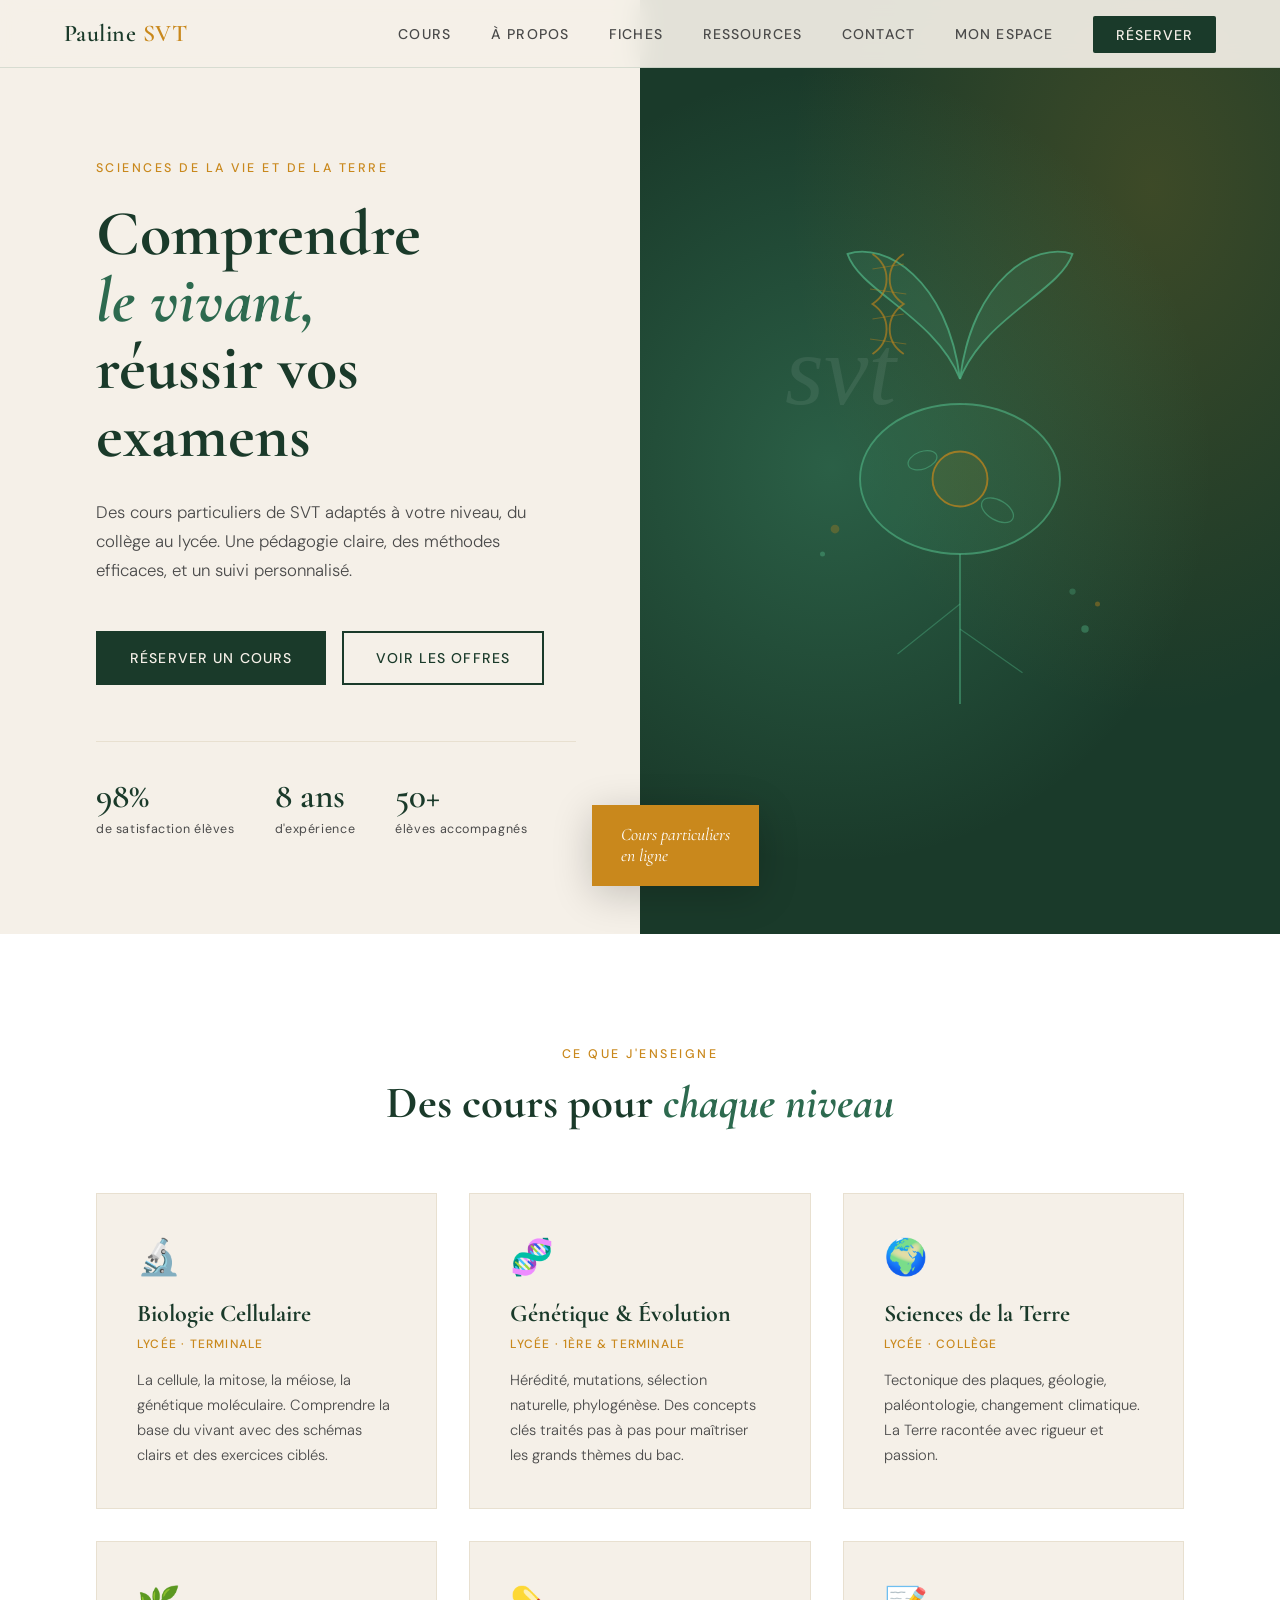
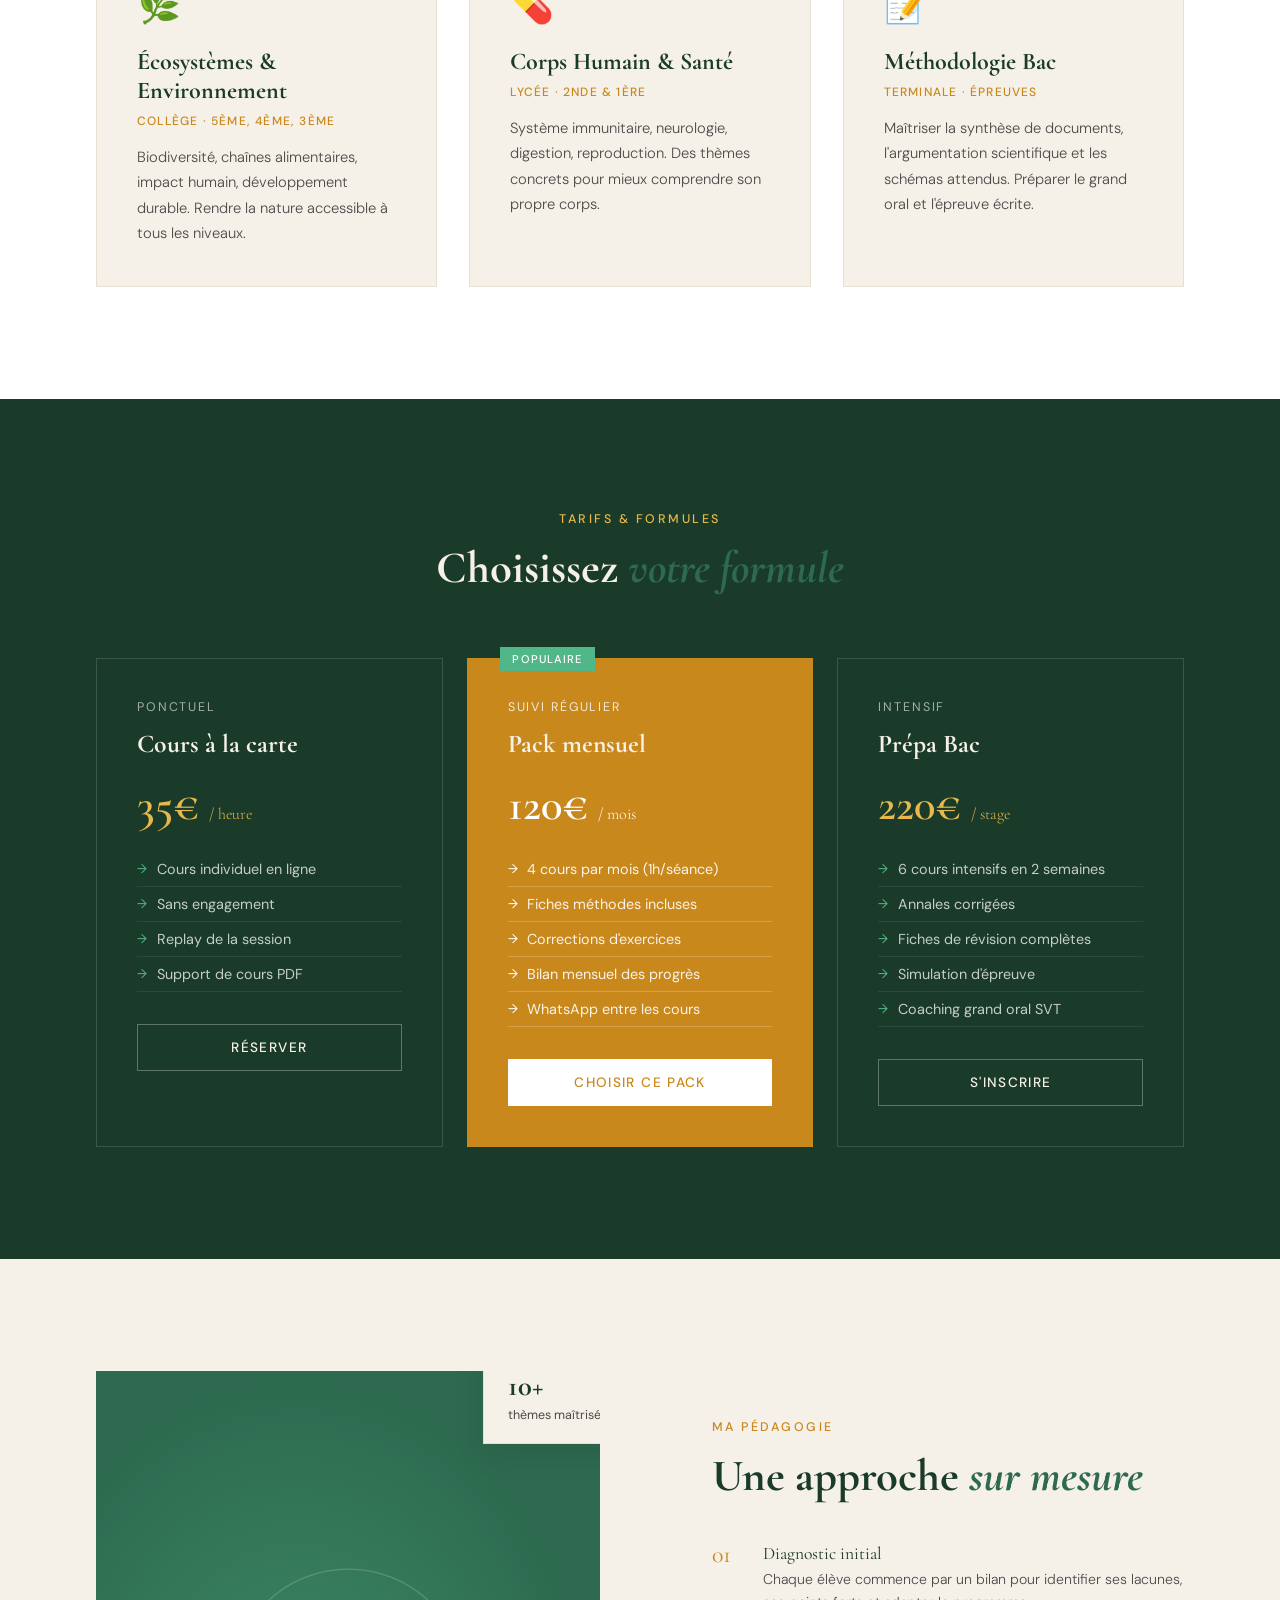
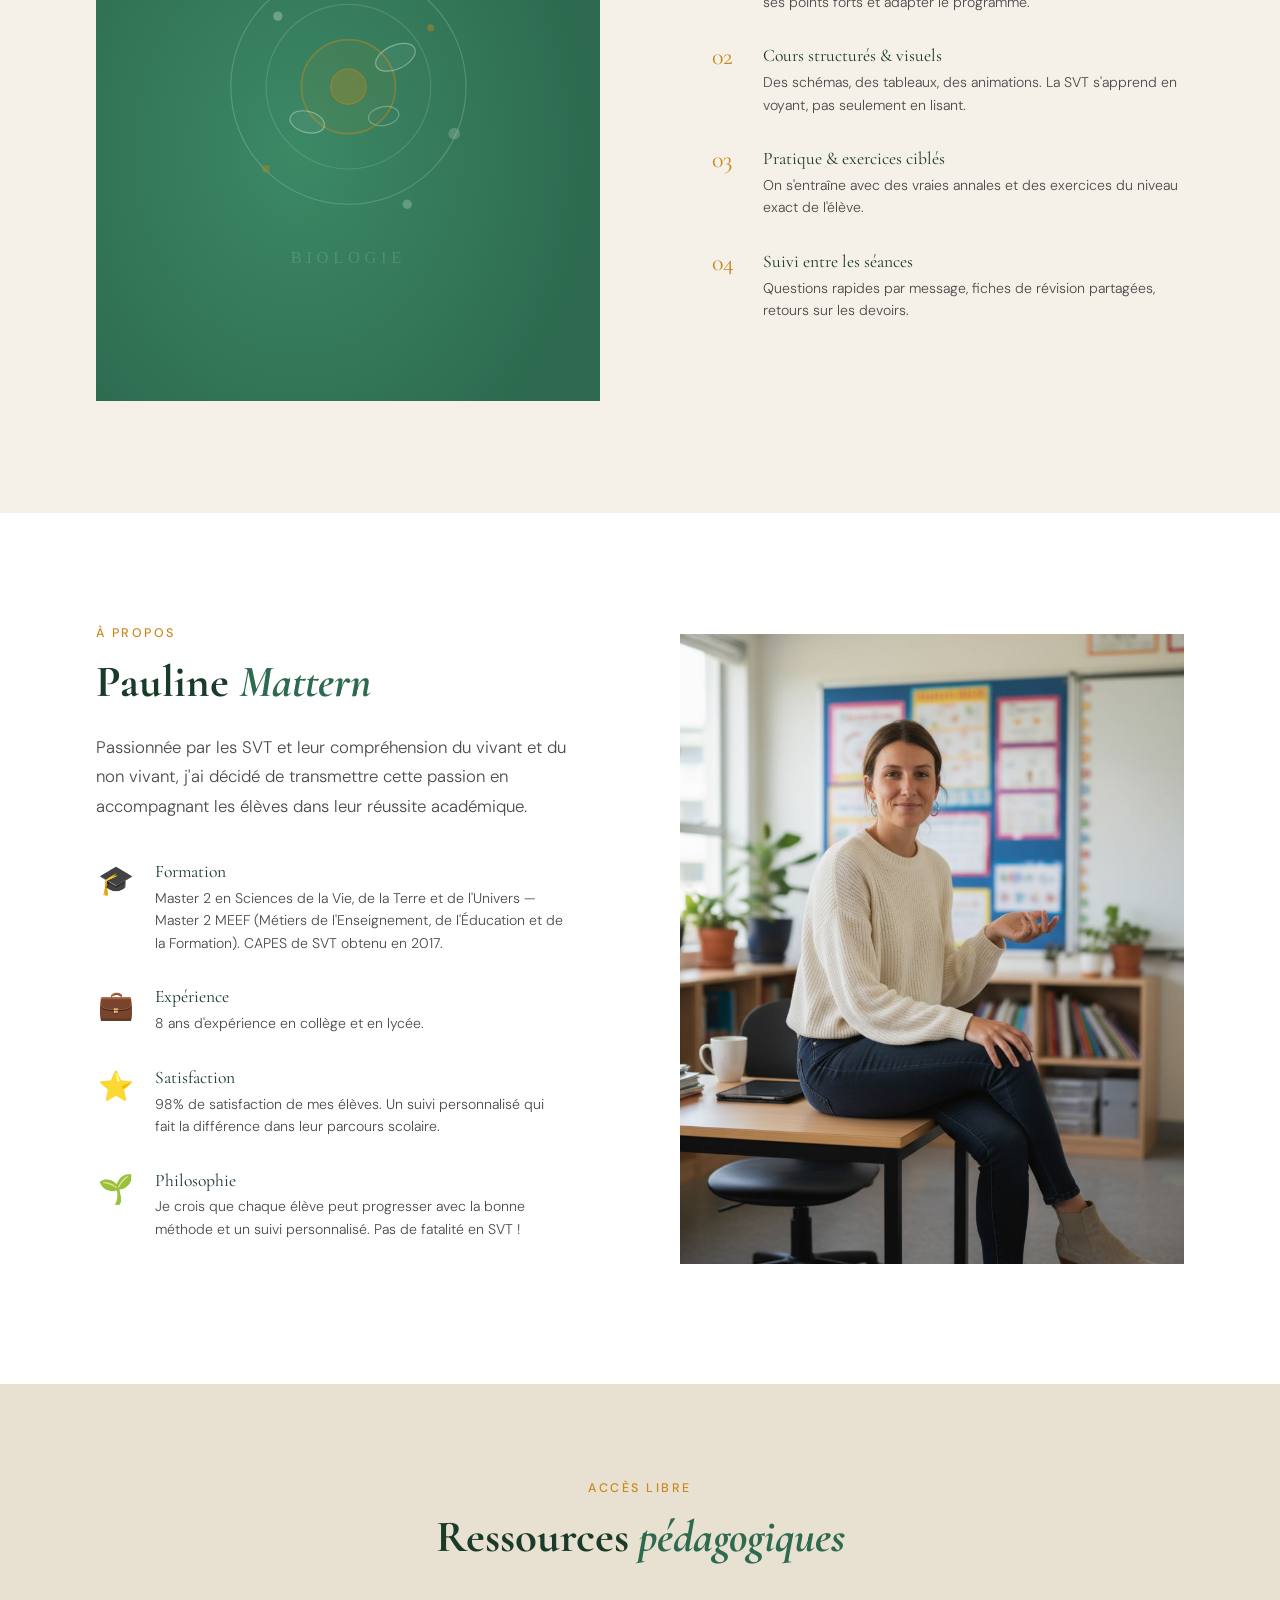
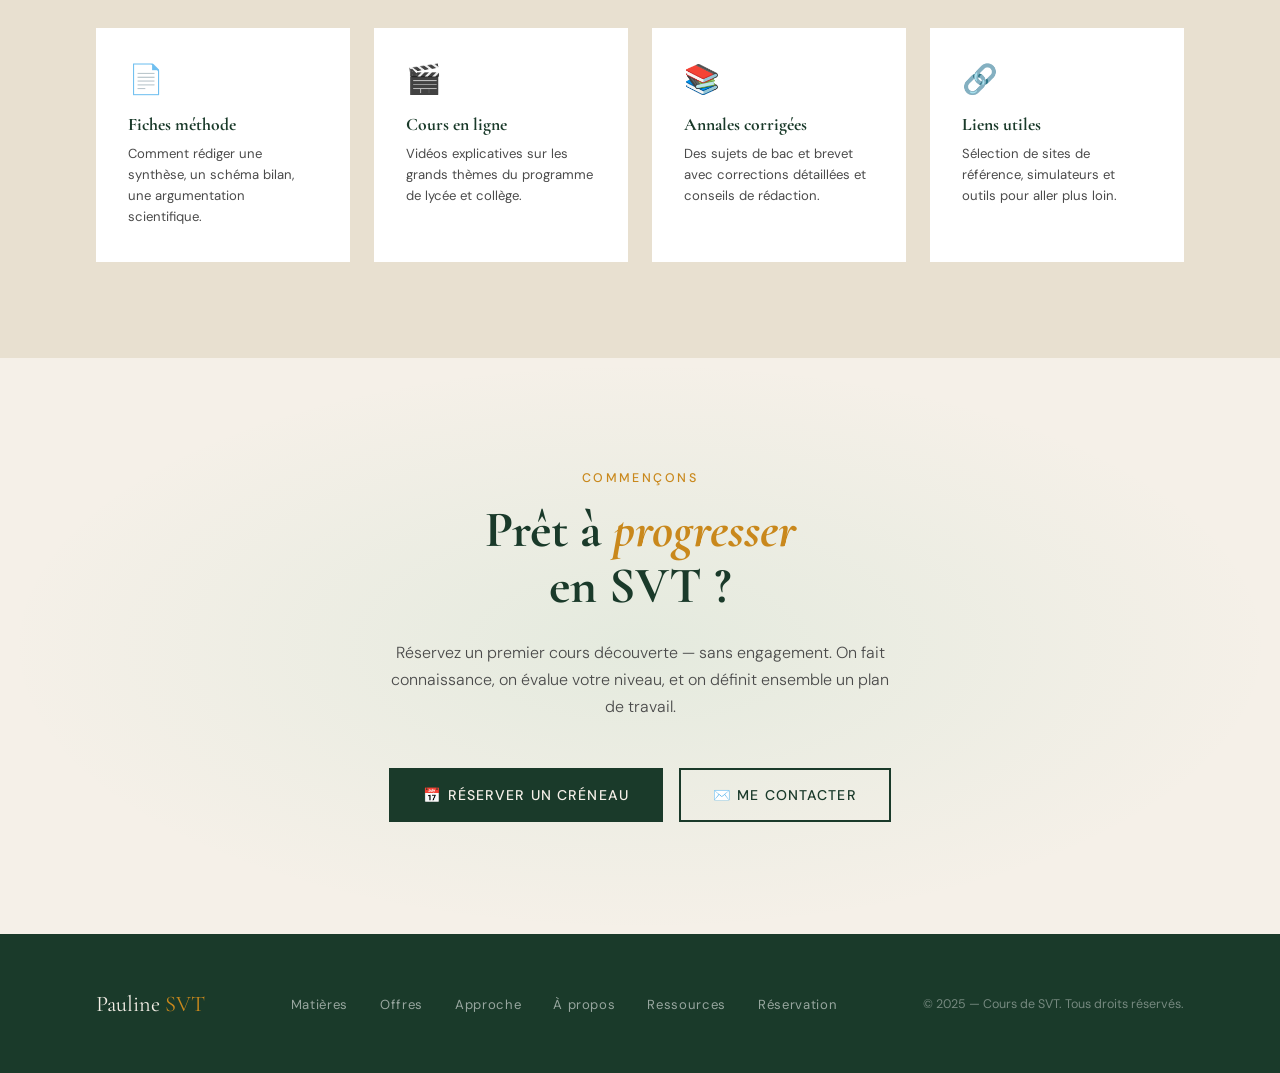
==== commit ef35e894: "add backend for reservation" ====
--- a/index.html
+++ b/index.html
@@ -759,7 +759,7 @@
 
   <!-- ═══ NAVBAR ═══ -->
   <nav id="navbar">
-    <a href="#" class="nav-logo">SVT<span>.</span> Cours</a>
+    <a href="#" class="nav-logo">Pauline <span>SVT</span></a>
     <ul class="nav-links" id="navLinks">
       <li><a href="cours.html">Cours</a></li>
       <li><a href="#apropos">À propos</a></li>
@@ -792,10 +792,10 @@
       <div class="hero-stats">
         <div>
           <span class="stat-number">98%</span>
-          <span class="stat-label">de réussite au bac</span>
+          <span class="stat-label">de satisfaction élèves</span>
         </div>
         <div>
-          <span class="stat-number">+5 ans</span>
+          <span class="stat-number">8 ans</span>
           <span class="stat-label">d'expérience</span>
         </div>
         <div>
@@ -842,7 +842,7 @@
       </svg>
 
       <div class="hero-badge">
-        Cours personnalisés<br/>en ligne & présentiel
+        Cours particuliers<br/>en ligne
       </div>
     </div>
   </section>
@@ -1019,28 +1019,28 @@
       <p class="section-eyebrow">À propos</p>
       <h2 class="section-title">Pauline <em>Mattern</em></h2>
       <p class="apropos-intro">
-        Passionnée par la SVT depuis le lycée, j'ai décidé de transmettre cette passion en accompagnant les élèves dans leur réussite académique et leur compréhension du vivant.
+        Passionnée par les SVT et leur compréhension du vivant et du non vivant, j'ai décidé de transmettre cette passion en accompagnant les élèves dans leur réussite académique.
       </p>
       <ul class="apropos-list">
         <li>
           <span class="apropos-num">🎓</span>
           <div>
             <p class="apropos-list-title">Formation</p>
-            <p class="apropos-list-desc">Master en Biologie Cellulaire & Génétique — Université [À compléter]. Agrégation en SVT.</p>
+            <p class="apropos-list-desc">Master 2 en Sciences de la Vie, de la Terre et de l'Univers — Master 2 MEEF (Métiers de l'Enseignement, de l'Éducation et de la Formation). CAPES de SVT obtenu en 2017.</p>
           </div>
         </li>
         <li>
           <span class="apropos-num">💼</span>
           <div>
             <p class="apropos-list-title">Expérience</p>
-            <p class="apropos-list-desc">5+ ans d'enseignement particulier au lycée et collège. Plus de 50 élèves accompagnés vers la réussite.</p>
+            <p class="apropos-list-desc">8 ans d'expérience en collège et en lycée.</p>
           </div>
         </li>
         <li>
-          <span class="apropos-num">🏆</span>
+          <span class="apropos-num">⭐</span>
           <div>
-            <p class="apropos-list-title">Résultats</p>
-            <p class="apropos-list-desc">98% de réussite au bac pour mes élèves de terminale. Progression moyenne : +4 points en 6 mois.</p>
+            <p class="apropos-list-title">Satisfaction</p>
+            <p class="apropos-list-desc">98% de satisfaction de mes élèves. Un suivi personnalisé qui fait la différence dans leur parcours scolaire.</p>
           </div>
         </li>
         <li>
@@ -1103,7 +1103,7 @@
 
   <!-- ═══ FOOTER ═══ -->
   <footer>
-    <div class="footer-logo">SVT<span>.</span>Cours</div>
+    <div class="footer-logo">Pauline <span>SVT</span></div>
     <ul class="footer-links">
       <li><a href="cours.html">Matières</a></li>
       <li><a href="#offres">Offres</a></li>
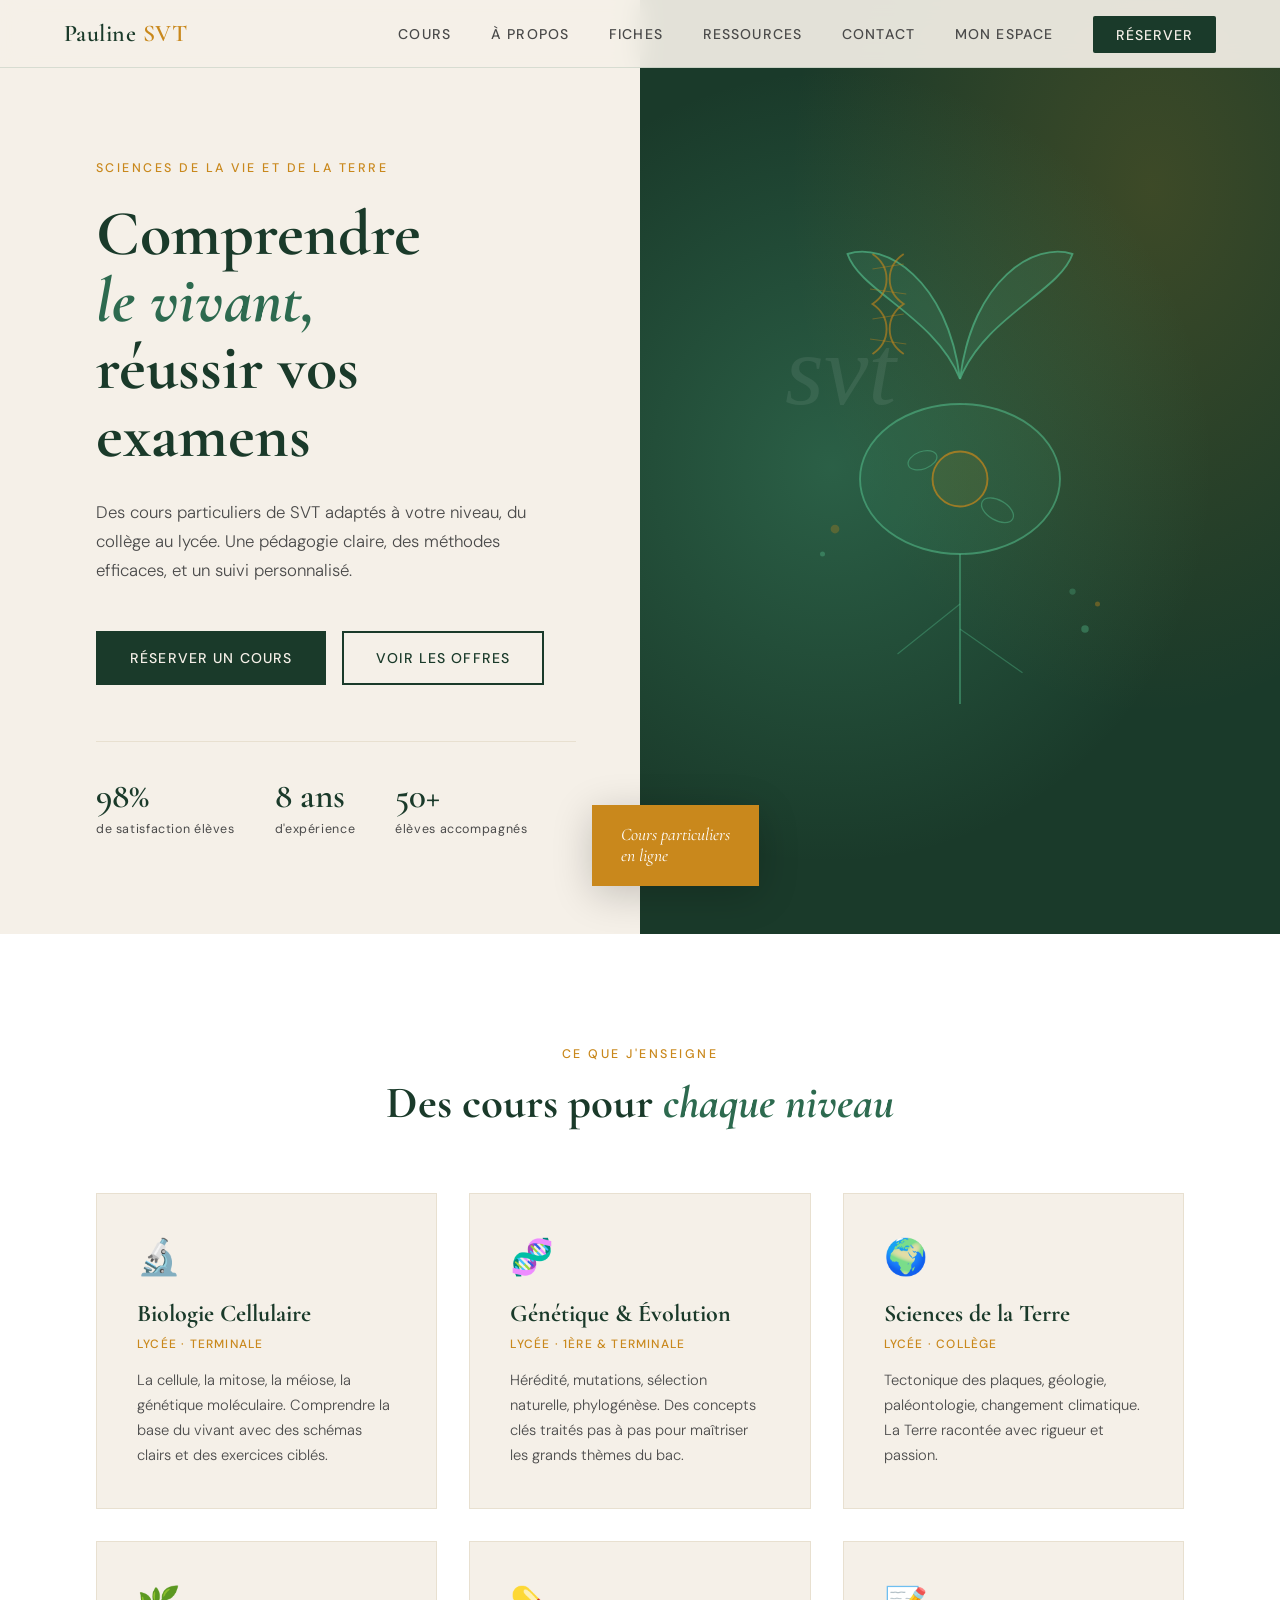
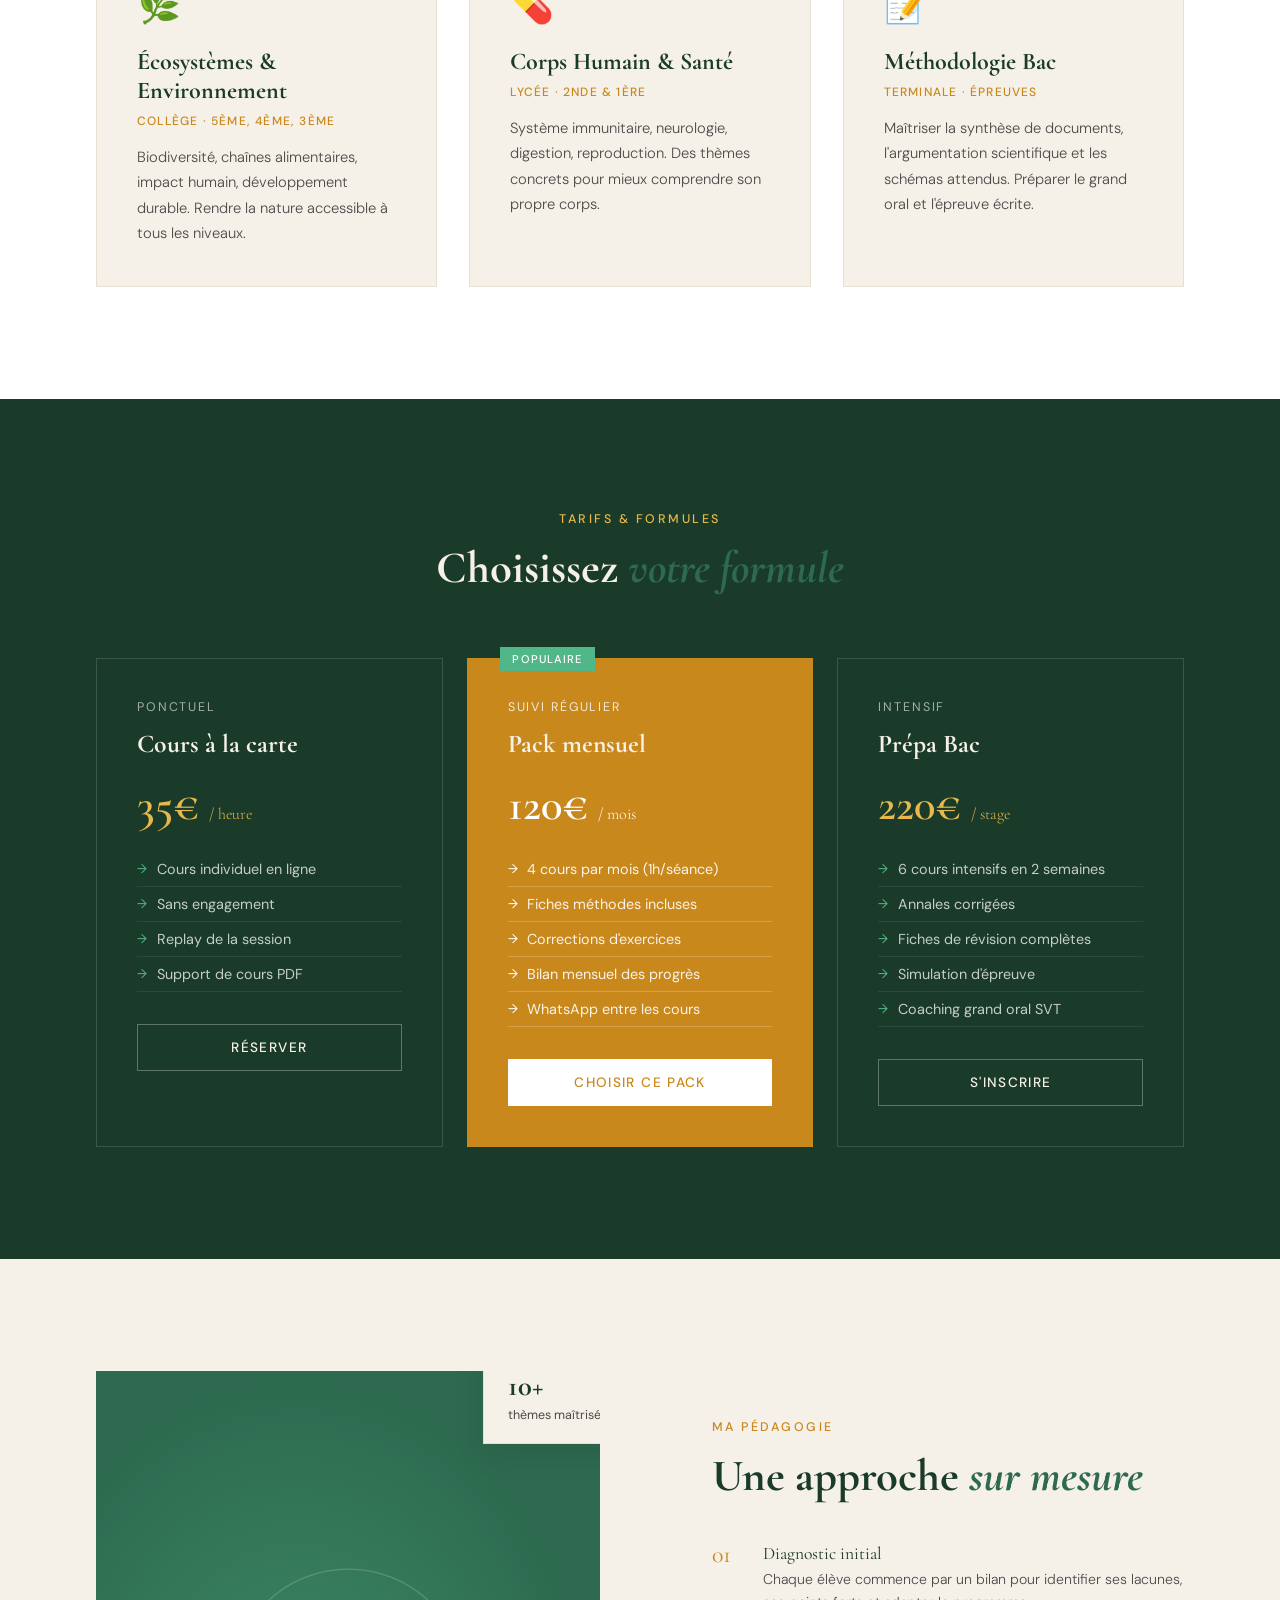
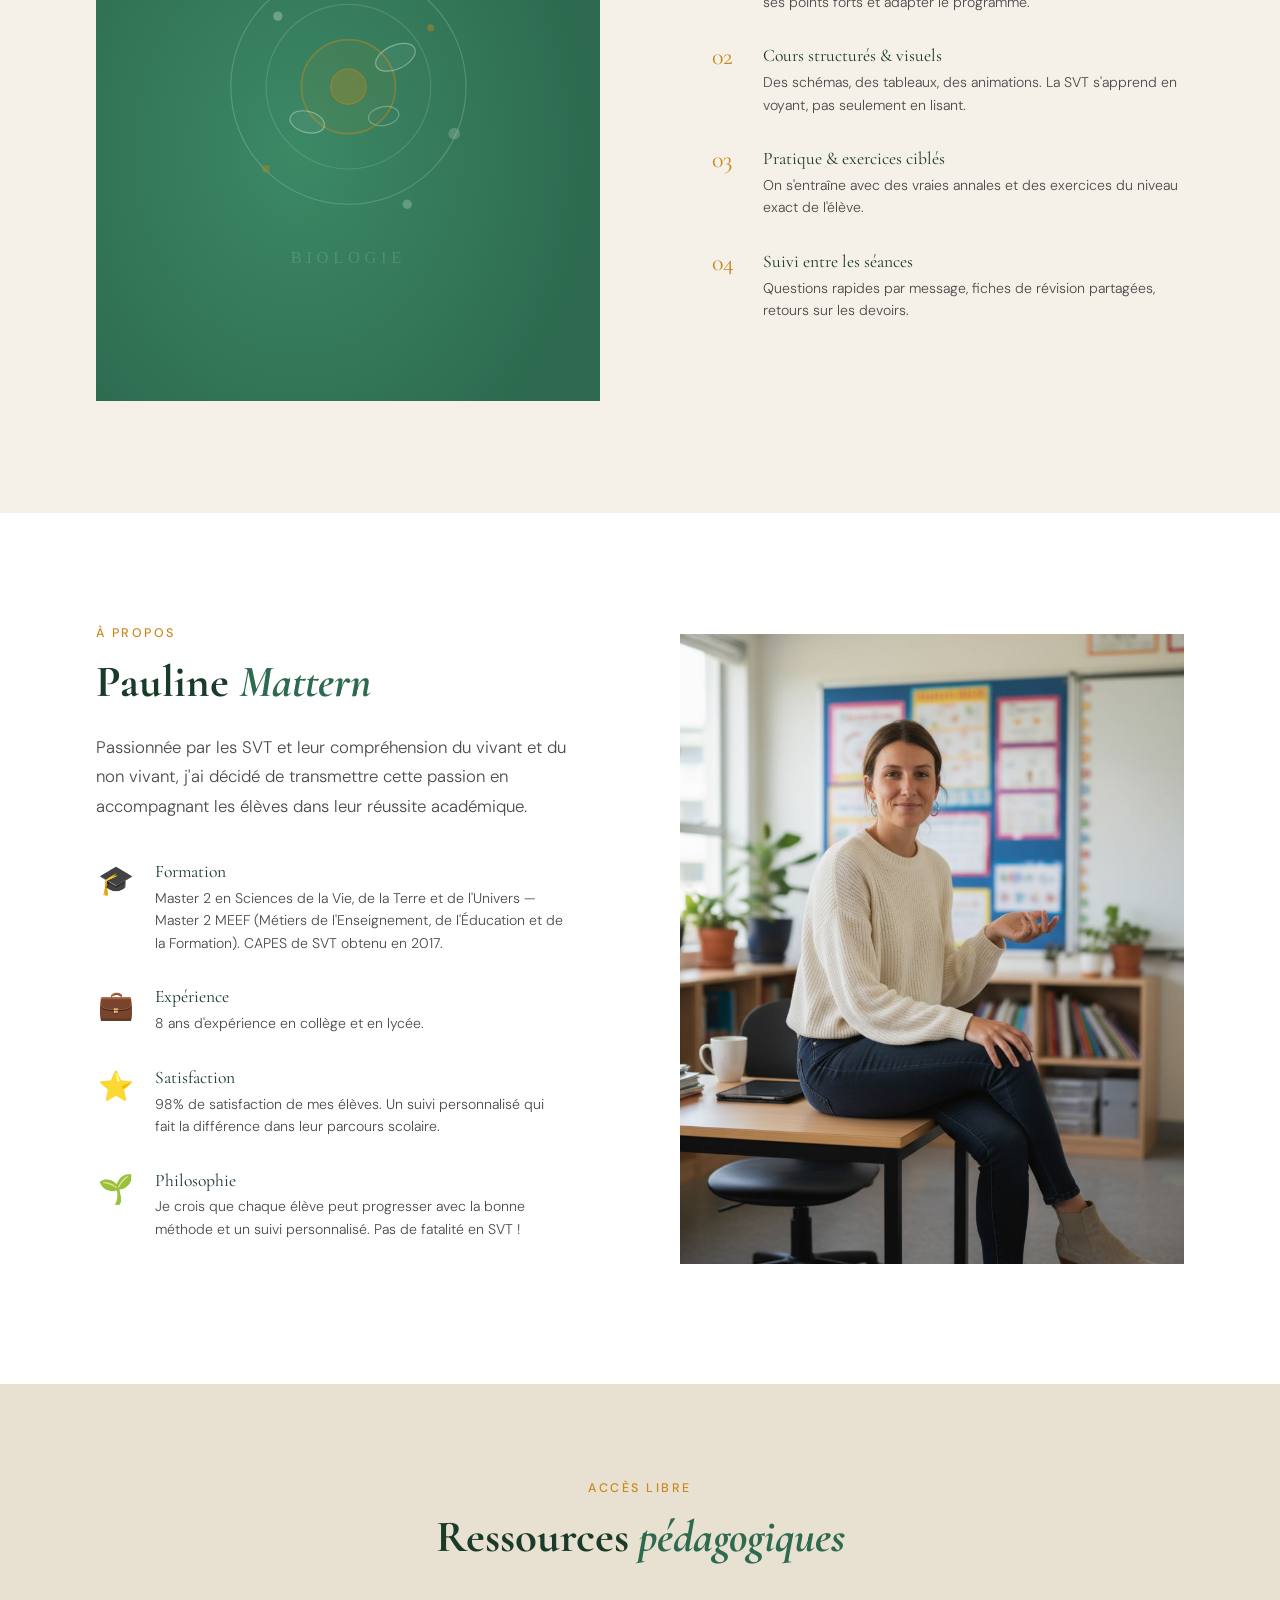
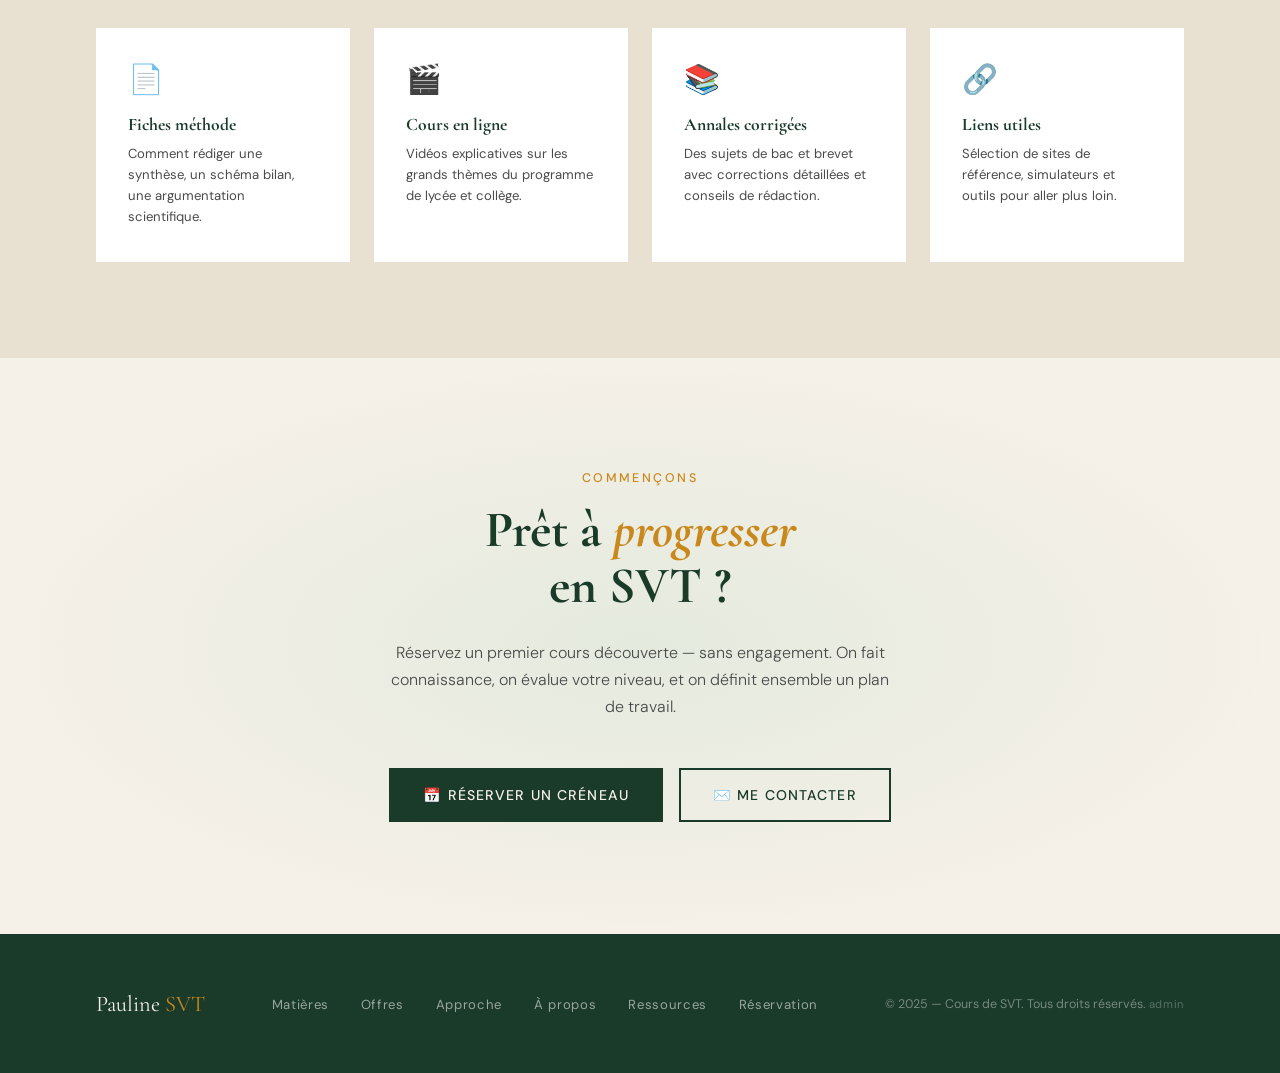
==== commit 255acb6a: "update admin" ====
--- a/index.html
+++ b/index.html
@@ -1112,7 +1112,7 @@
       <li><a href="ressources.html">Ressources</a></li>
       <li><a href="reservation.html">Réservation</a></li>
     </ul>
-    <p class="footer-copy">© 2025 — Cours de SVT. Tous droits réservés.</p>
+    <p class="footer-copy">© 2025 — Cours de SVT. Tous droits réservés. <a href="admin.html" style="color:rgba(255,255,255,0.28);text-decoration:none;font-size:0.7rem;letter-spacing:0.06em">admin</a></p>
   </footer>
 
   <script>
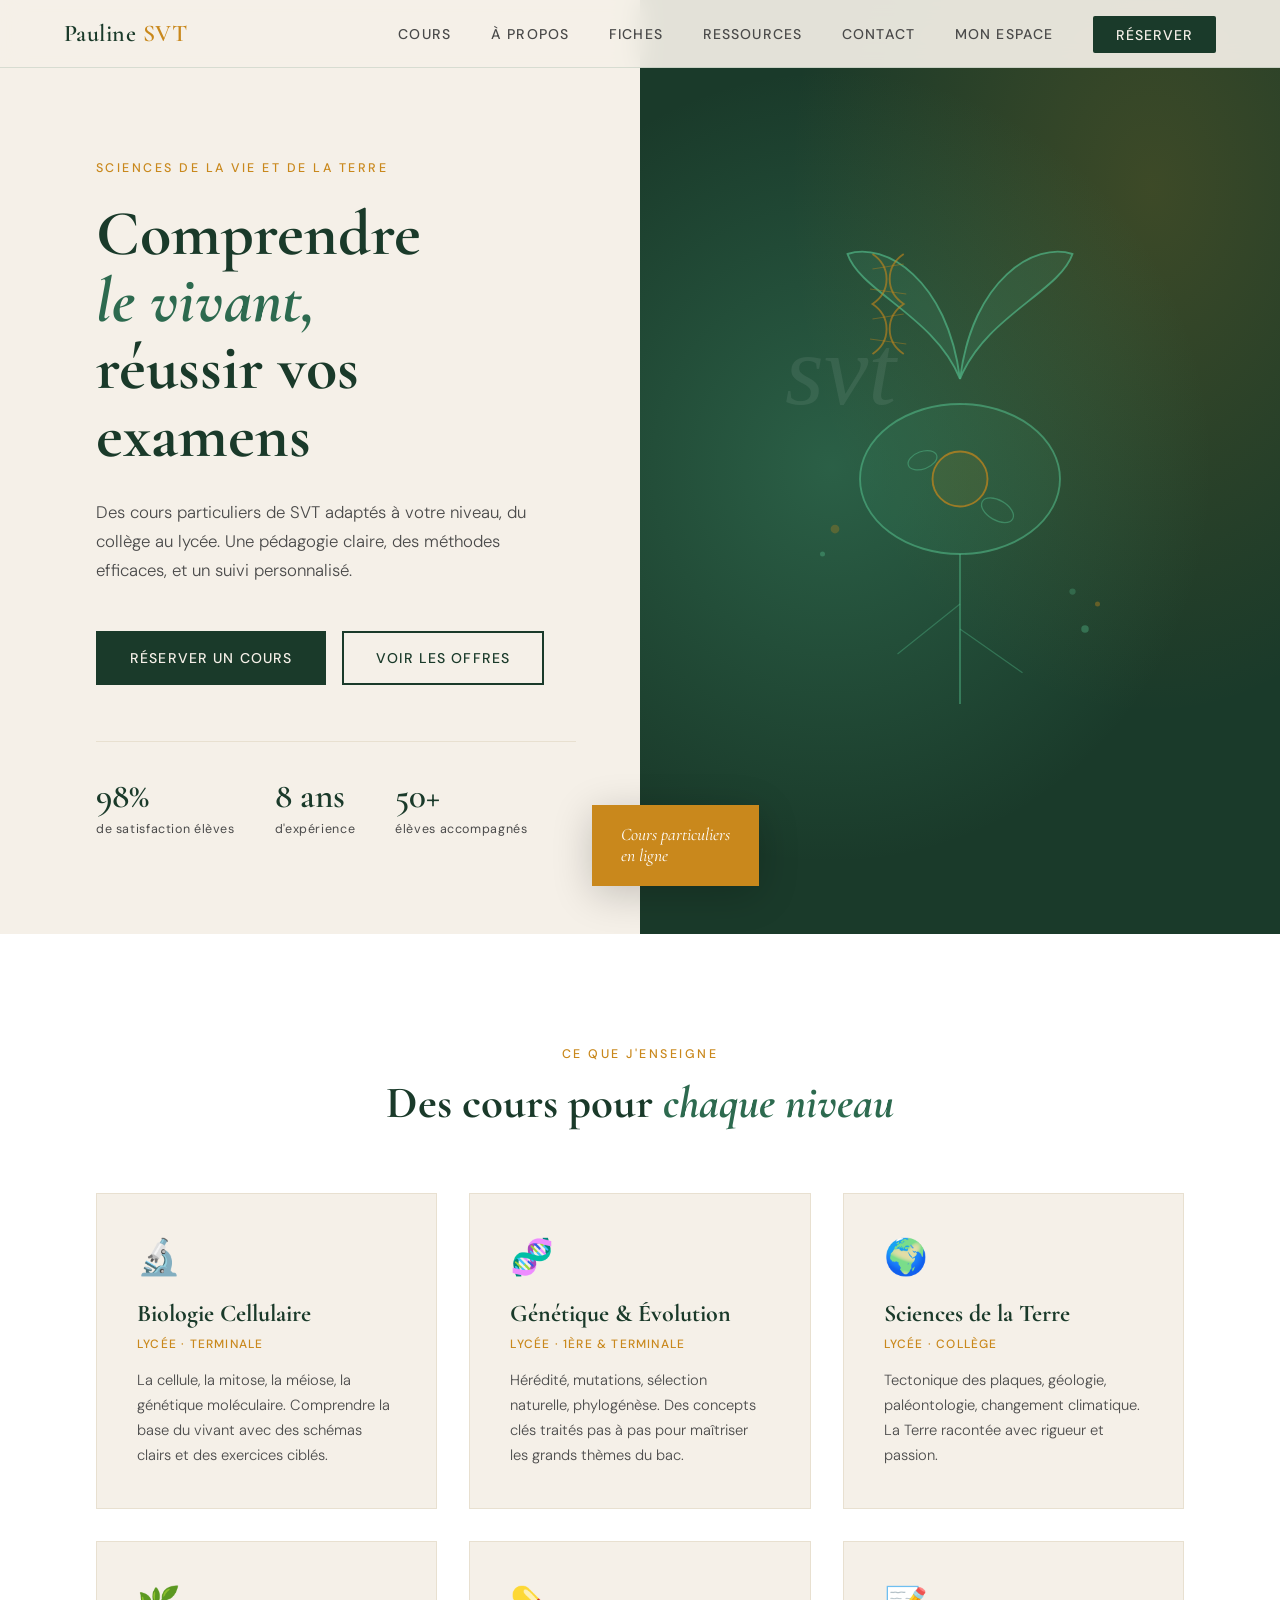
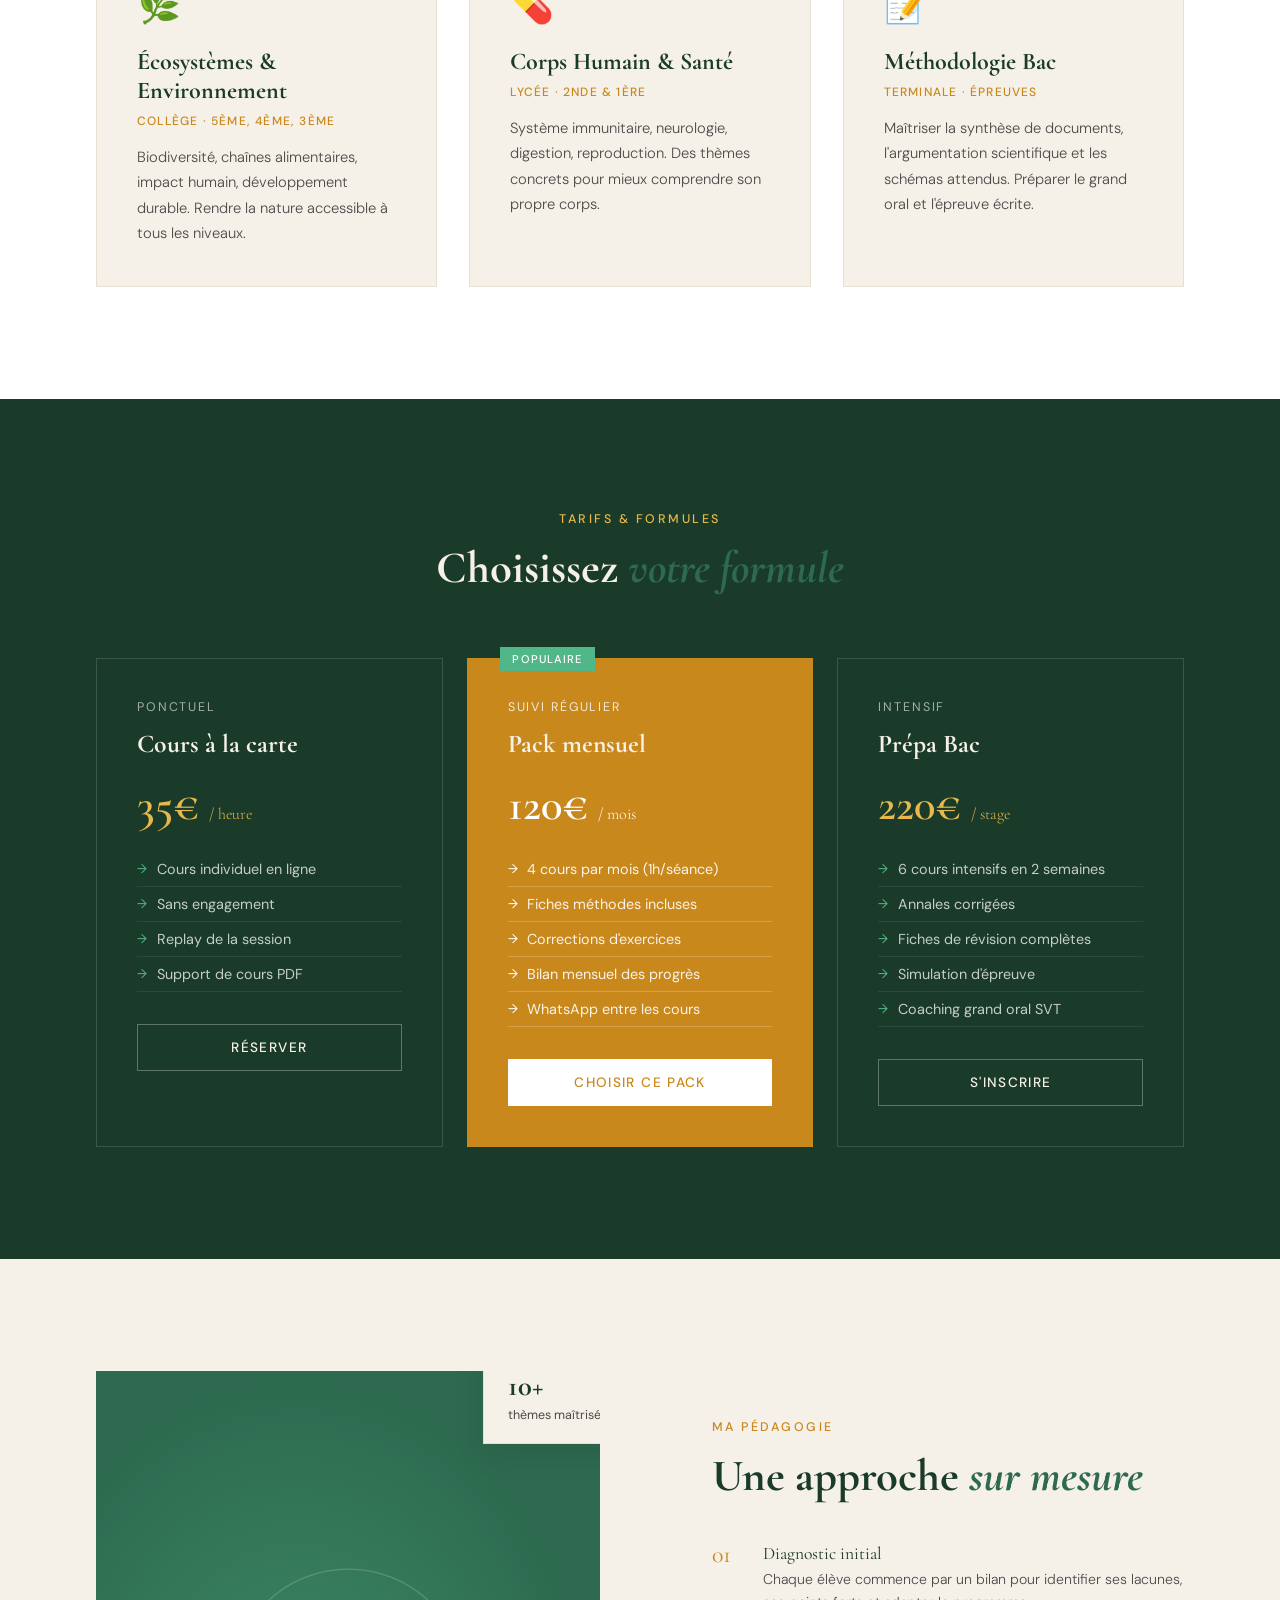
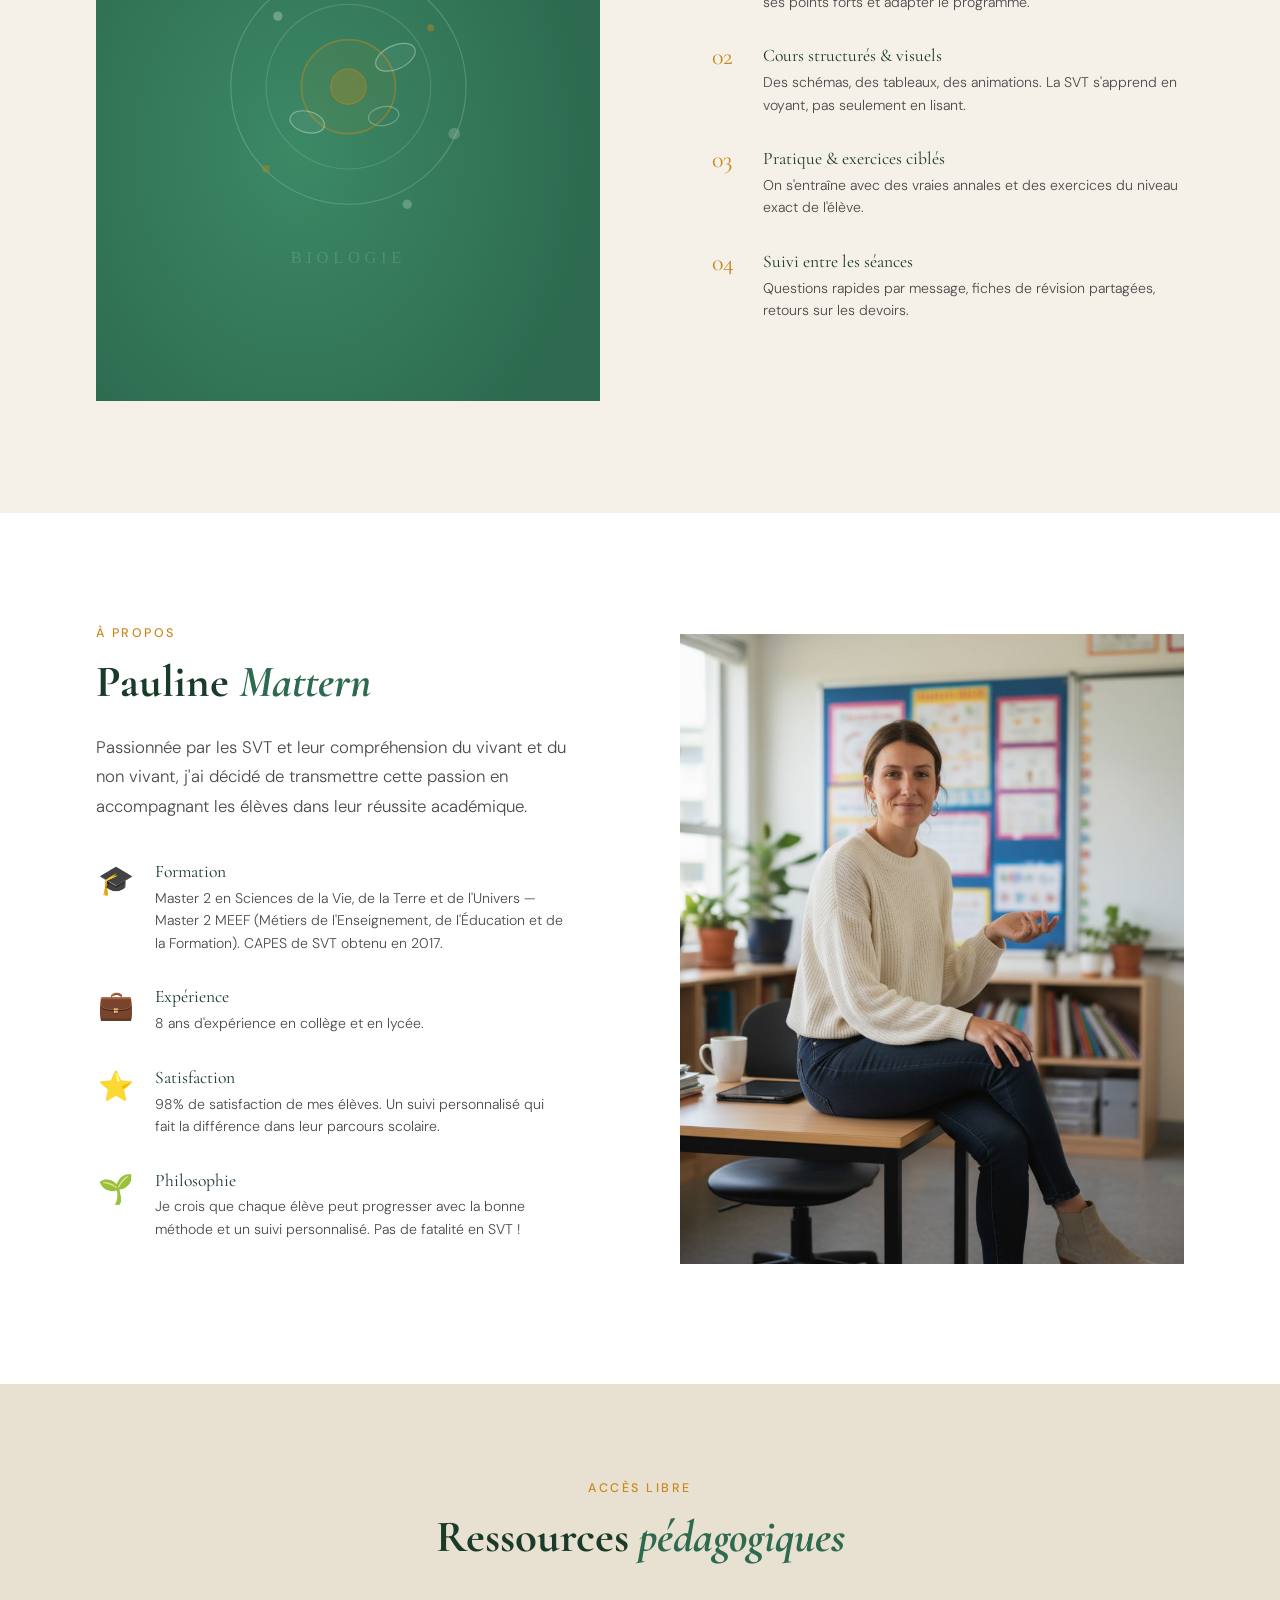
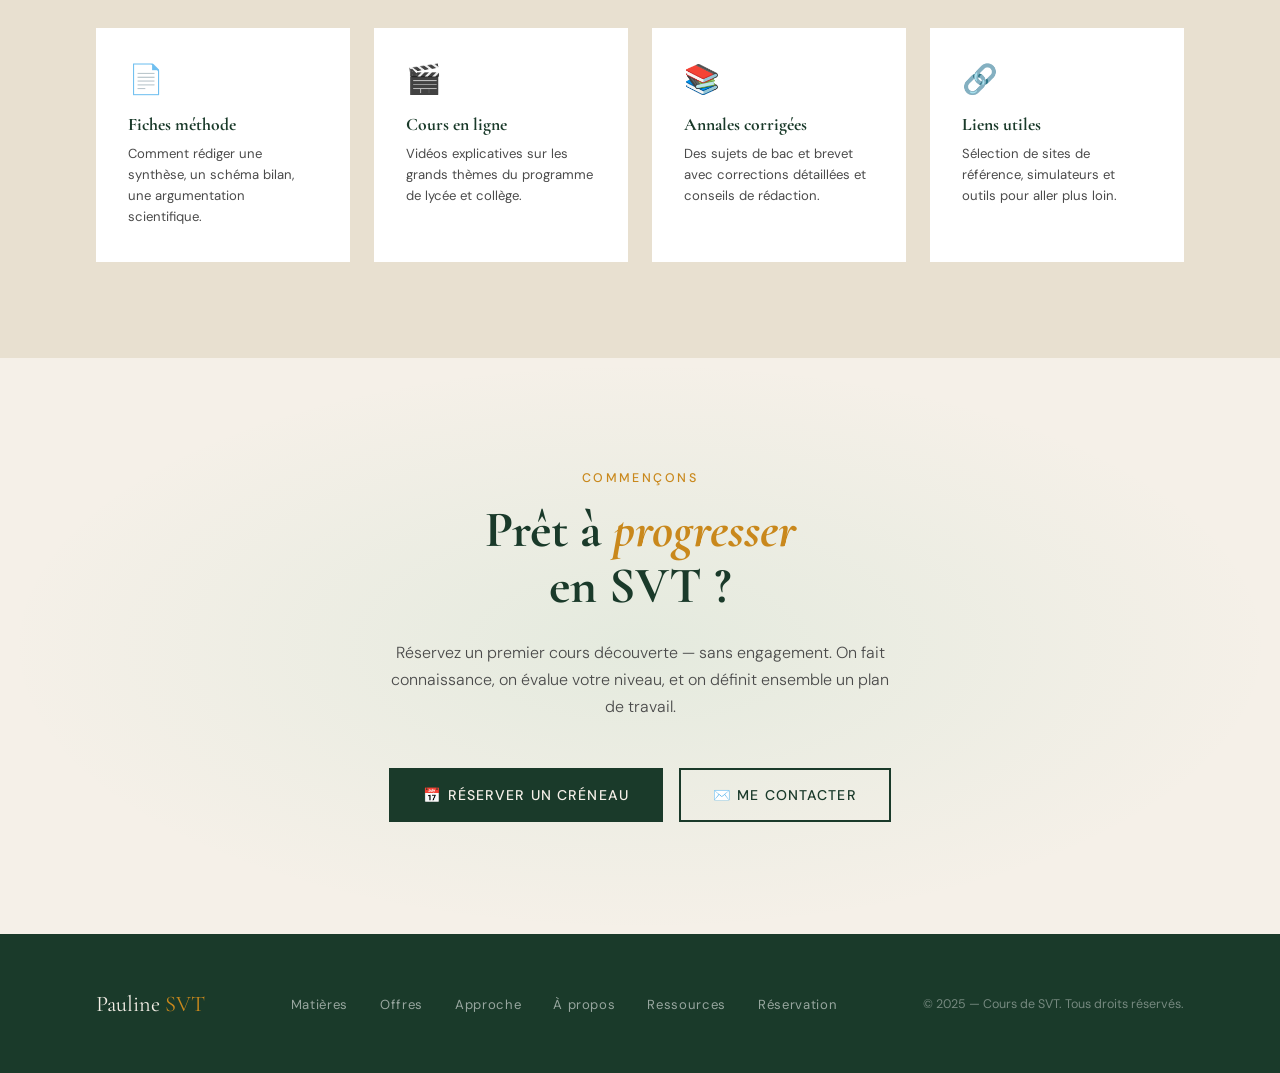
==== commit 13be9d08: "bug fixed" ====
--- a/index.html
+++ b/index.html
@@ -4,6 +4,10 @@
   <meta charset="UTF-8" />
   <meta name="viewport" content="width=device-width, initial-scale=1.0" />
   <title>Cours de SVT — Pauline Mattern</title>
+  <meta name="description" content="Cours particuliers de SVT en ligne avec Pauline Mattern, professeure certifiée. Du collège à la Terminale, suivi personnalisé et pédagogie claire."/>
+  <meta property="og:title" content="Cours de SVT — Pauline Mattern"/>
+  <meta property="og:description" content="Cours particuliers de SVT en ligne du collège au lycée. Réservez votre premier cours sans engagement."/>
+  <meta property="og:type" content="website"/>
   <link href="https://fonts.googleapis.com/css2?family=Cormorant+Garamond:ital,wght@0,400;0,600;1,400&family=DM+Sans:wght@300;400;500&display=swap" rel="stylesheet" />
   <style>
     /* ── RESET & VARIABLES ── */
@@ -1112,24 +1116,15 @@
       <li><a href="ressources.html">Ressources</a></li>
       <li><a href="reservation.html">Réservation</a></li>
     </ul>
-    <p class="footer-copy">© 2025 — Cours de SVT. Tous droits réservés. <a href="admin.html" style="color:rgba(255,255,255,0.28);text-decoration:none;font-size:0.7rem;letter-spacing:0.06em">admin</a></p>
+    <p class="footer-copy">© 2025 — Cours de SVT. Tous droits réservés.</p>
   </footer>
 
+  <script src="nav.js"></script>
   <script>
     // ── Navbar scroll ──
     const navbar = document.getElementById('navbar');
     window.addEventListener('scroll', () => {
       navbar.classList.toggle('scrolled', window.scrollY > 40);
-    });
-
-    // ── Menu hamburger ──
-    const hamburger = document.getElementById('hamburger');
-    const navLinks = document.getElementById('navLinks');
-    hamburger.addEventListener('click', () => {
-      navLinks.classList.toggle('open');
-    });
-    navLinks.querySelectorAll('a').forEach(a => {
-      a.addEventListener('click', () => navLinks.classList.remove('open'));
     });
 
     // ── Scroll reveal ──
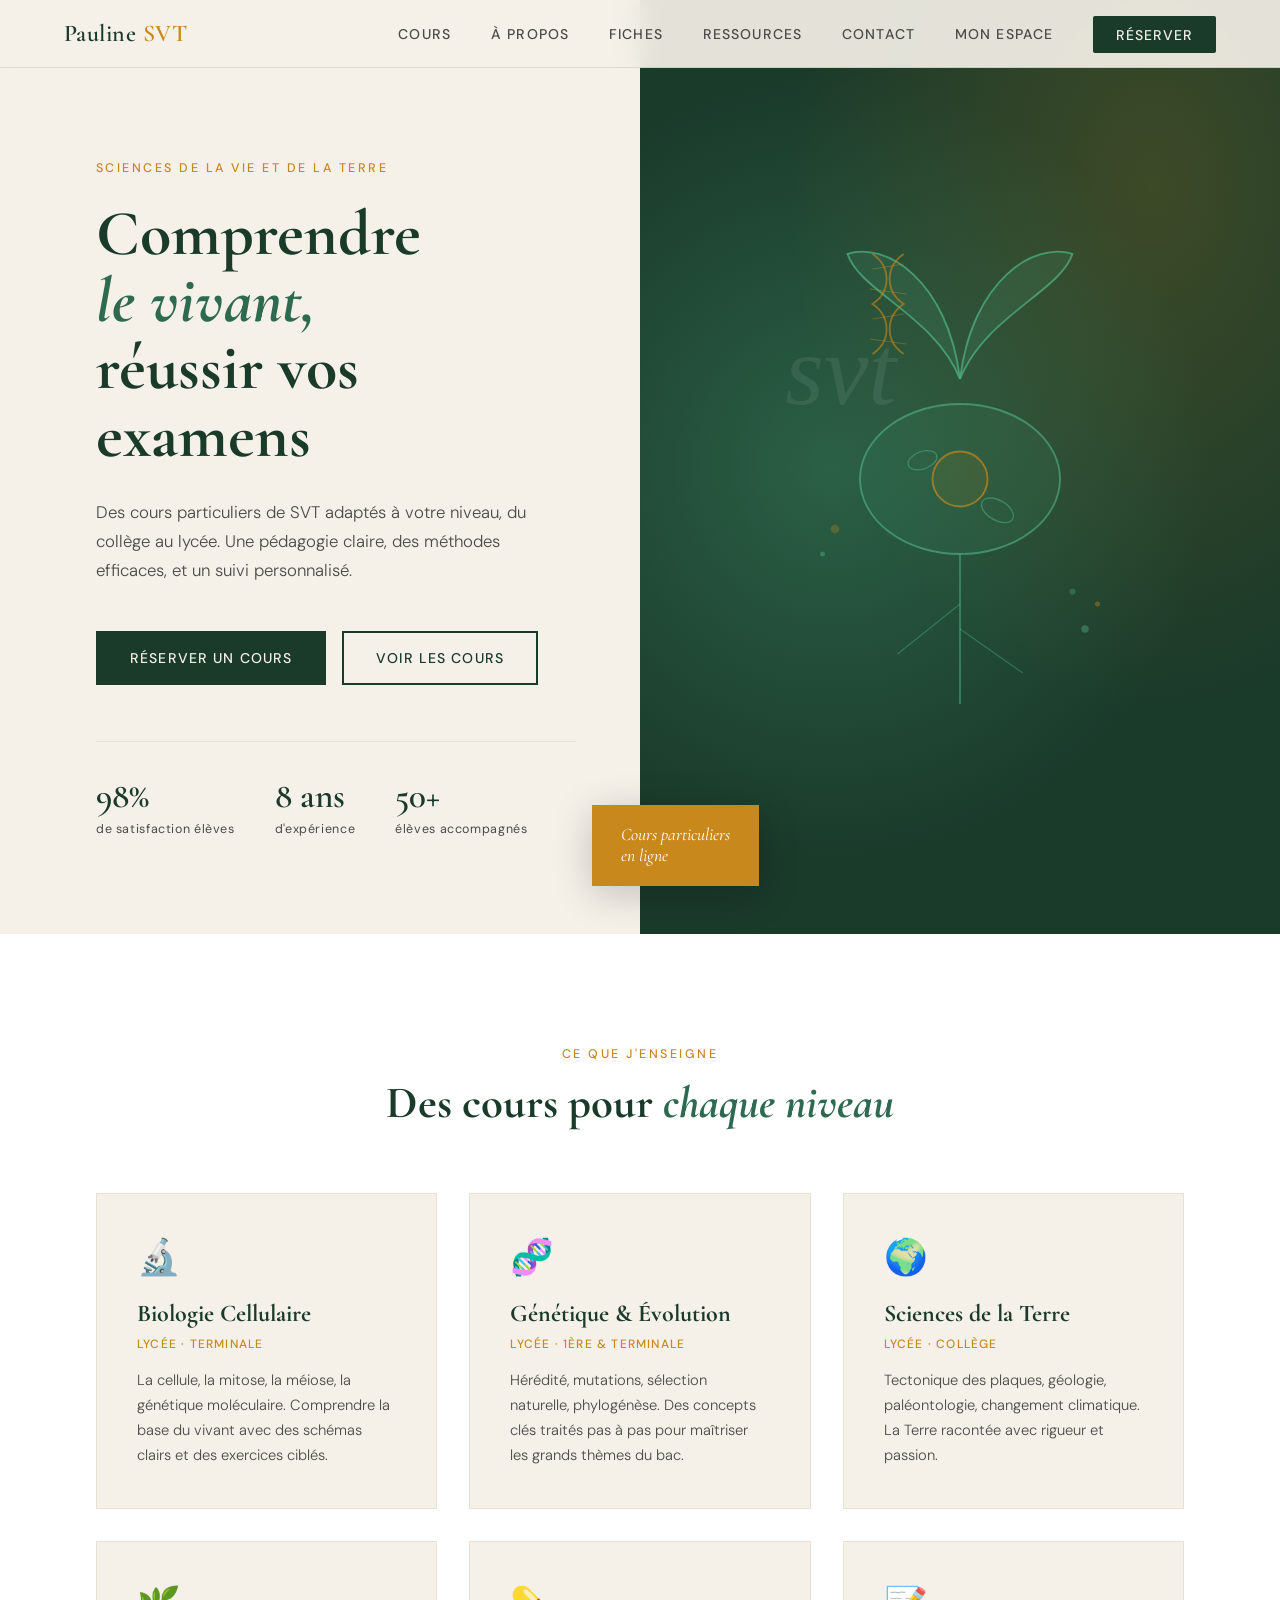
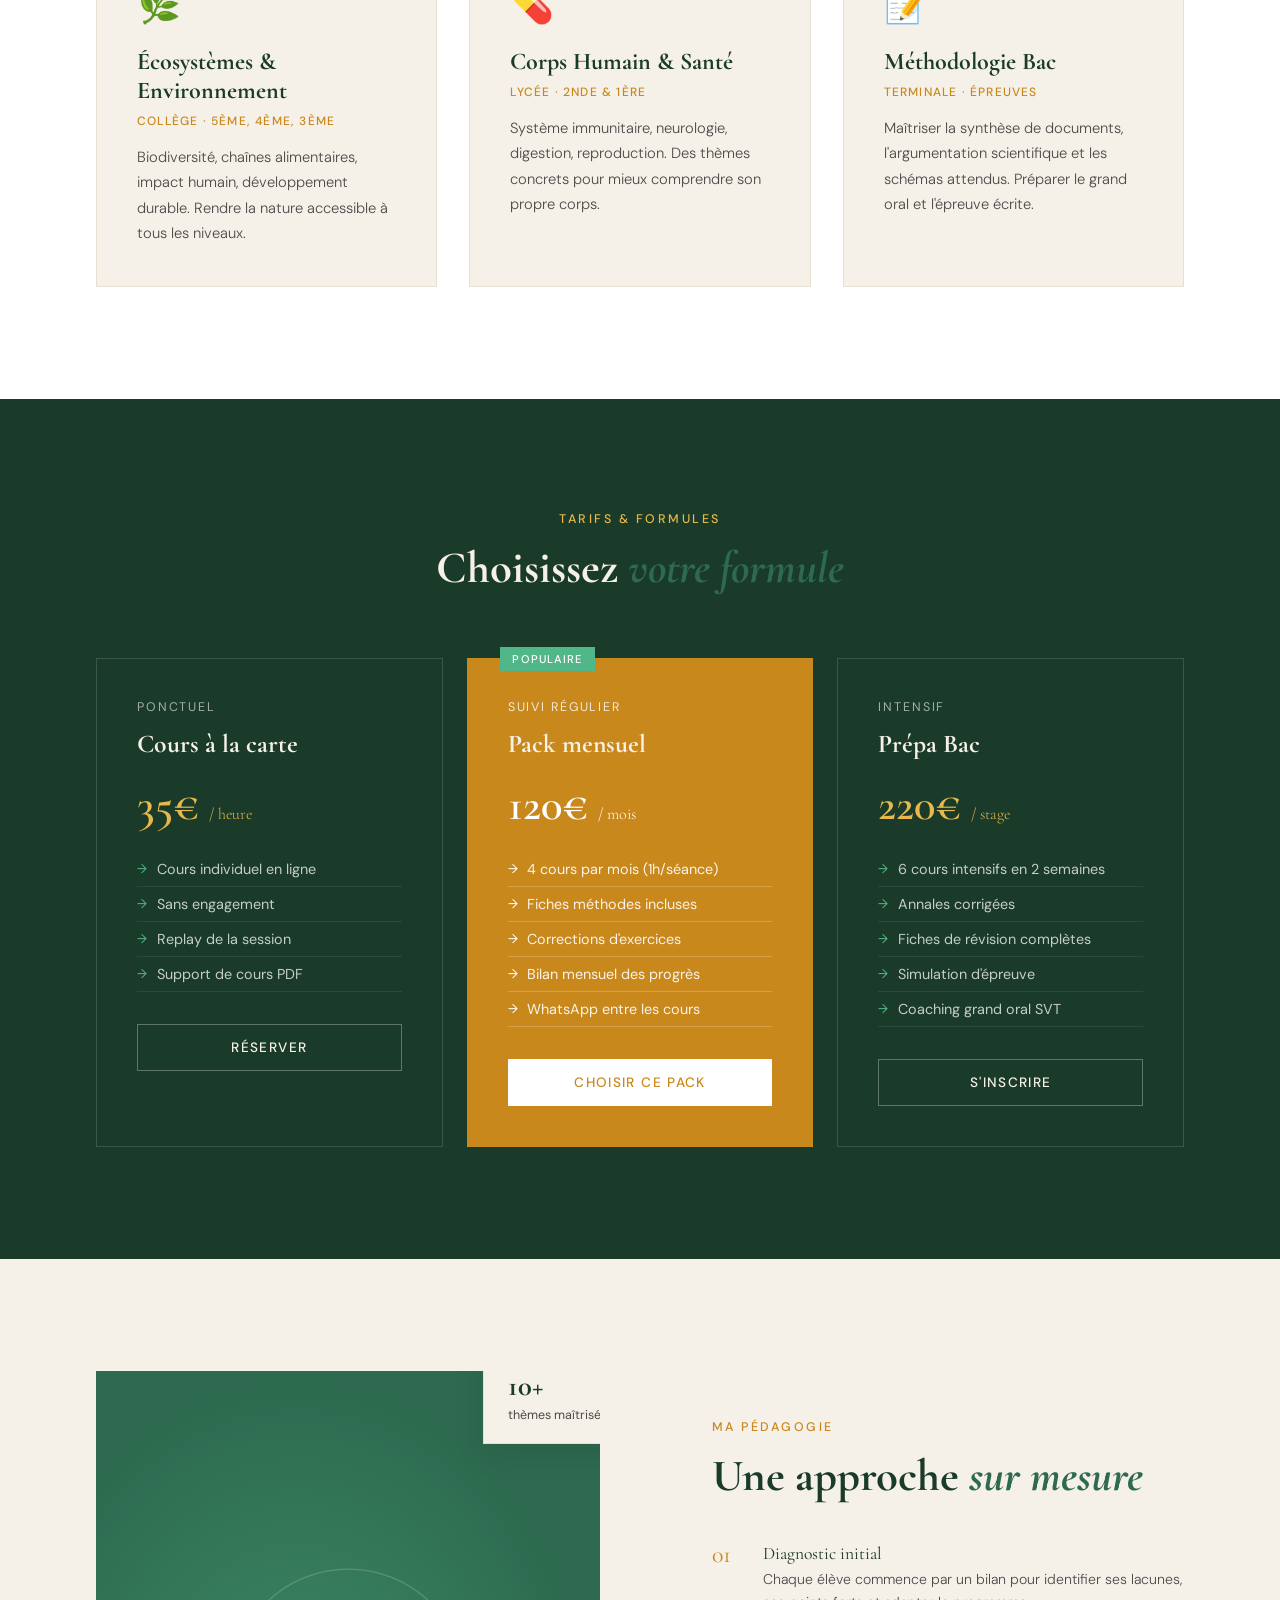
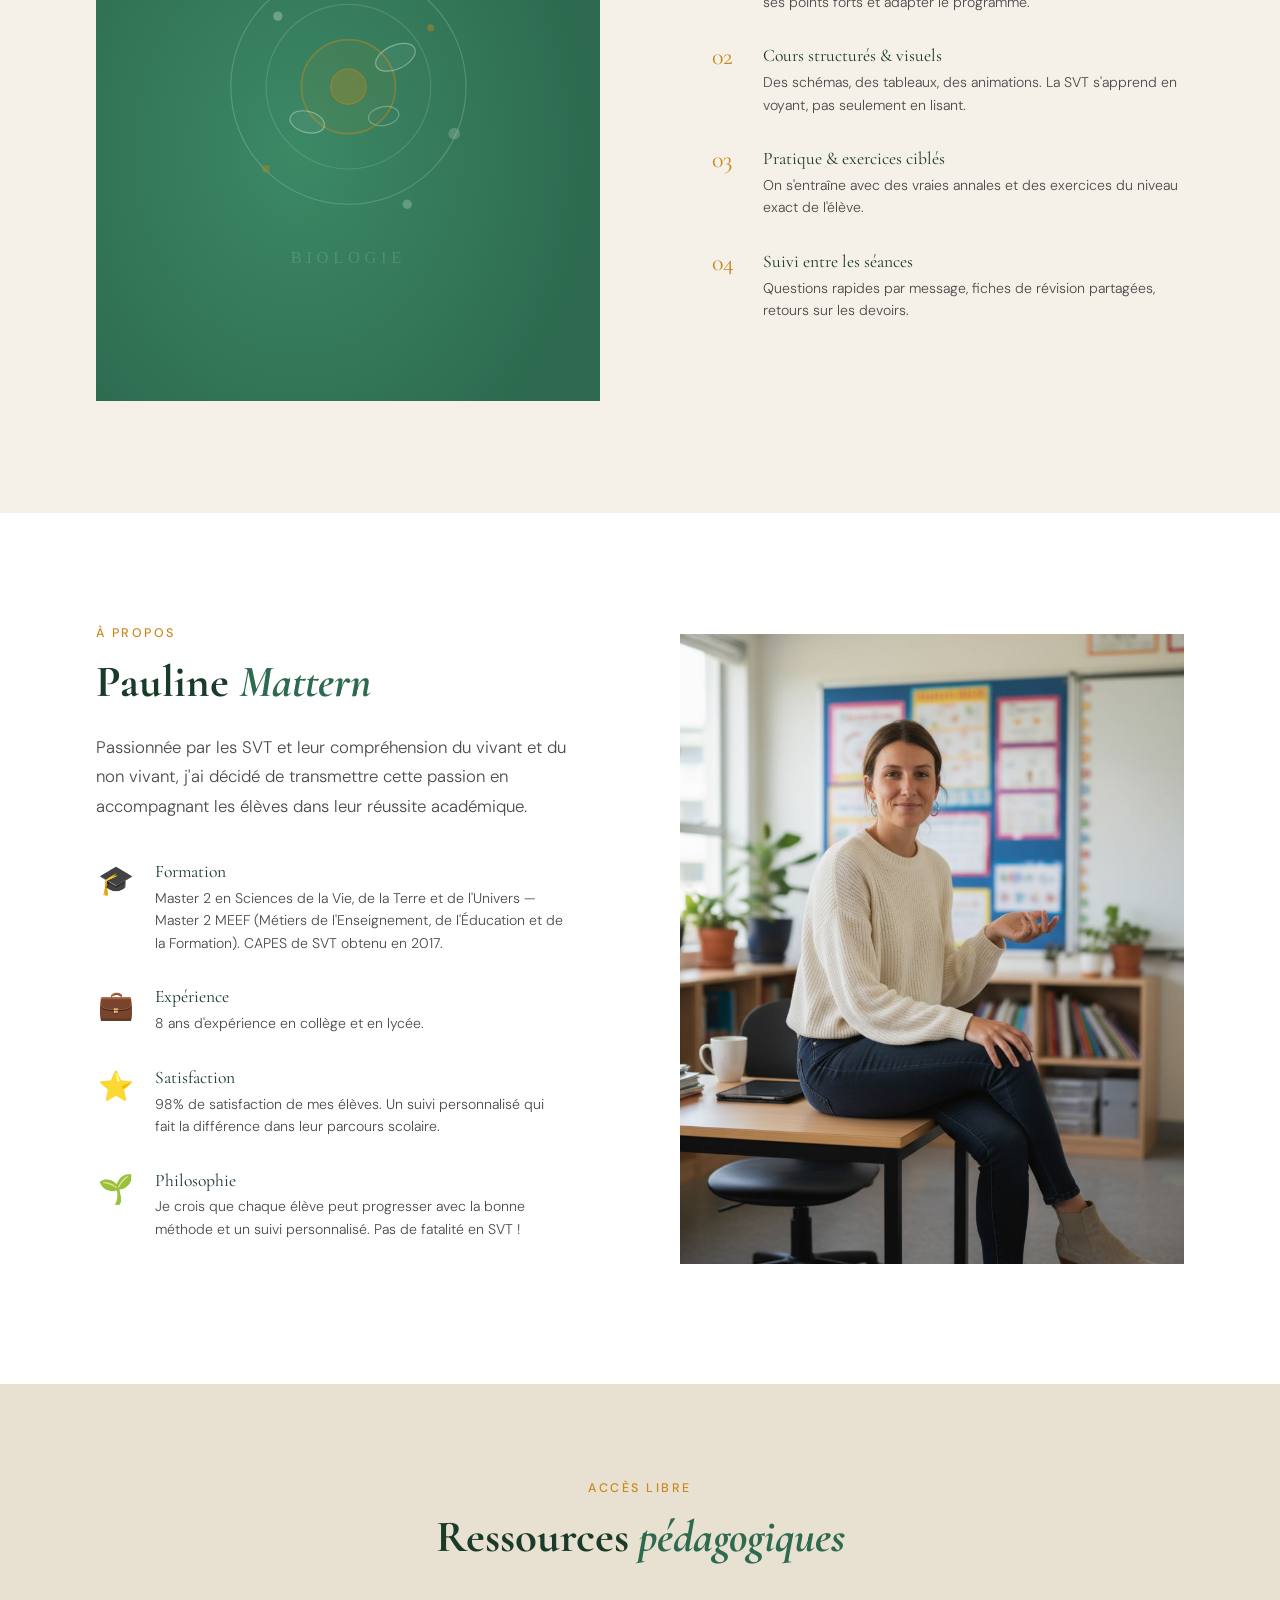
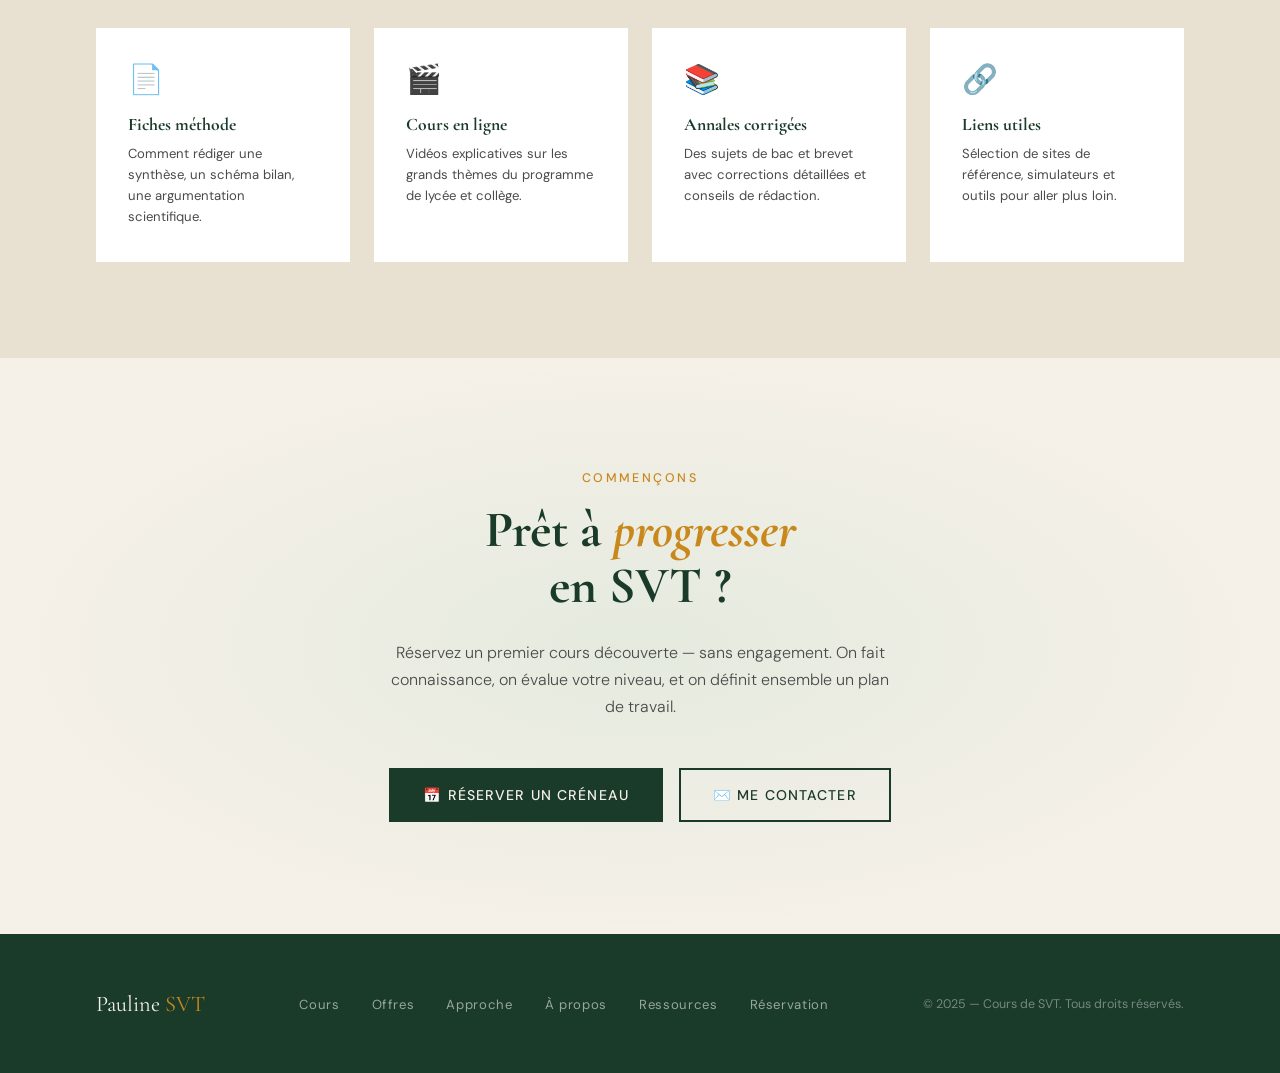
==== commit 48a0cf67: "bug fixed" ====
--- a/index.html
+++ b/index.html
@@ -765,7 +765,7 @@
   <nav id="navbar">
     <a href="#" class="nav-logo">Pauline <span>SVT</span></a>
     <ul class="nav-links" id="navLinks">
-      <li><a href="cours.html">Cours</a></li>
+      <li><a href="cours-complet.html">Cours</a></li>
       <li><a href="#apropos">À propos</a></li>
       <li><a href="fiches.html">Fiches</a></li>
       <li><a href="#ressources">Ressources</a></li>
@@ -791,7 +791,7 @@
       </p>
       <div class="hero-actions">
         <a href="reservation.html" class="btn-primary">Réserver un cours</a>
-        <a href="#offres" class="btn-secondary">Voir les offres</a>
+        <a href="cours-complet.html" class="btn-secondary">Voir les cours</a>
       </div>
       <div class="hero-stats">
         <div>
@@ -858,37 +858,37 @@
       <h2 class="section-title">Des cours pour <em>chaque niveau</em></h2>
     </div>
     <div class="matieres-grid">
-      <a href="cours.html?filter=terminale" class="matiere-card reveal">
+      <a href="cours-complet.html#terminale" class="matiere-card reveal">
         <span class="matiere-icon">🔬</span>
         <h3 class="matiere-title">Biologie Cellulaire</h3>
         <p class="matiere-niveau">Lycée · Terminale</p>
         <p class="matiere-desc">La cellule, la mitose, la méiose, la génétique moléculaire. Comprendre la base du vivant avec des schémas clairs et des exercices ciblés.</p>
       </a>
-      <a href="cours.html?filter=biologie" class="matiere-card reveal" style="transition-delay: 0.15s">
+      <a href="cours-complet.html#terminale" class="matiere-card reveal" style="transition-delay: 0.15s">
         <span class="matiere-icon">🧬</span>
         <h3 class="matiere-title">Génétique & Évolution</h3>
         <p class="matiere-niveau">Lycée · 1ère & Terminale</p>
         <p class="matiere-desc">Hérédité, mutations, sélection naturelle, phylogénèse. Des concepts clés traités pas à pas pour maîtriser les grands thèmes du bac.</p>
       </a>
-      <a href="cours.html?filter=terre" class="matiere-card reveal" style="transition-delay: 0.3s">
+      <a href="cours-complet.html#college" class="matiere-card reveal" style="transition-delay: 0.3s">
         <span class="matiere-icon">🌍</span>
         <h3 class="matiere-title">Sciences de la Terre</h3>
         <p class="matiere-niveau">Lycée · Collège</p>
         <p class="matiere-desc">Tectonique des plaques, géologie, paléontologie, changement climatique. La Terre racontée avec rigueur et passion.</p>
       </a>
-      <a href="cours.html?filter=college" class="matiere-card reveal" style="transition-delay: 0.1s">
+      <a href="cours-complet.html#college" class="matiere-card reveal" style="transition-delay: 0.1s">
         <span class="matiere-icon">🌿</span>
         <h3 class="matiere-title">Écosystèmes & Environnement</h3>
         <p class="matiere-niveau">Collège · 5ème, 4ème, 3ème</p>
         <p class="matiere-desc">Biodiversité, chaînes alimentaires, impact humain, développement durable. Rendre la nature accessible à tous les niveaux.</p>
       </a>
-      <a href="cours.html?filter=lycee" class="matiere-card reveal" style="transition-delay: 0.25s">
+      <a href="cours-complet.html#seconde" class="matiere-card reveal" style="transition-delay: 0.25s">
         <span class="matiere-icon">💊</span>
         <h3 class="matiere-title">Corps Humain & Santé</h3>
         <p class="matiere-niveau">Lycée · 2nde & 1ère</p>
         <p class="matiere-desc">Système immunitaire, neurologie, digestion, reproduction. Des thèmes concrets pour mieux comprendre son propre corps.</p>
       </a>
-      <a href="cours.html?filter=terminale" class="matiere-card reveal" style="transition-delay: 0.4s">
+      <a href="cours-complet.html#terminale" class="matiere-card reveal" style="transition-delay: 0.4s">
         <span class="matiere-icon">📝</span>
         <h3 class="matiere-title">Méthodologie Bac</h3>
         <p class="matiere-niveau">Terminale · Épreuves</p>
@@ -1109,7 +1109,7 @@
   <footer>
     <div class="footer-logo">Pauline <span>SVT</span></div>
     <ul class="footer-links">
-      <li><a href="cours.html">Matières</a></li>
+      <li><a href="cours-complet.html">Cours</a></li>
       <li><a href="#offres">Offres</a></li>
       <li><a href="#approche">Approche</a></li>
       <li><a href="#apropos">À propos</a></li>
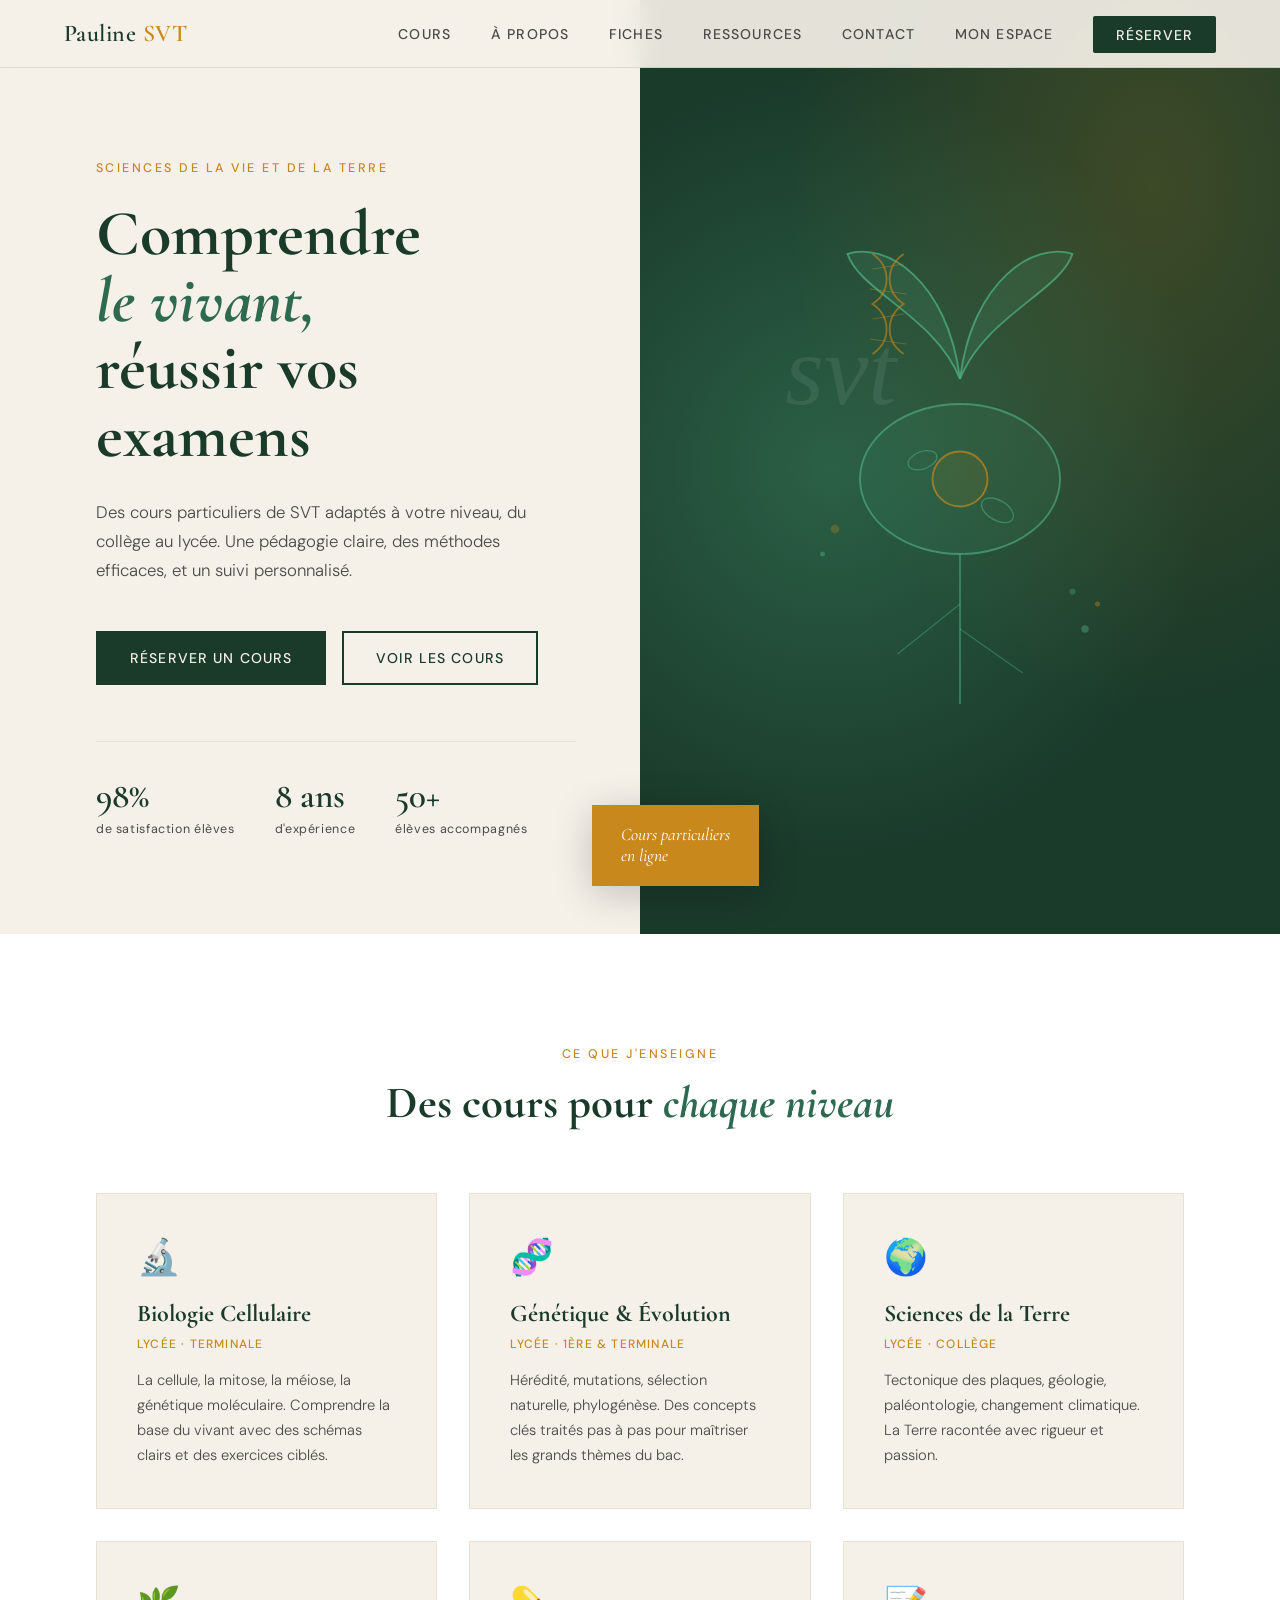
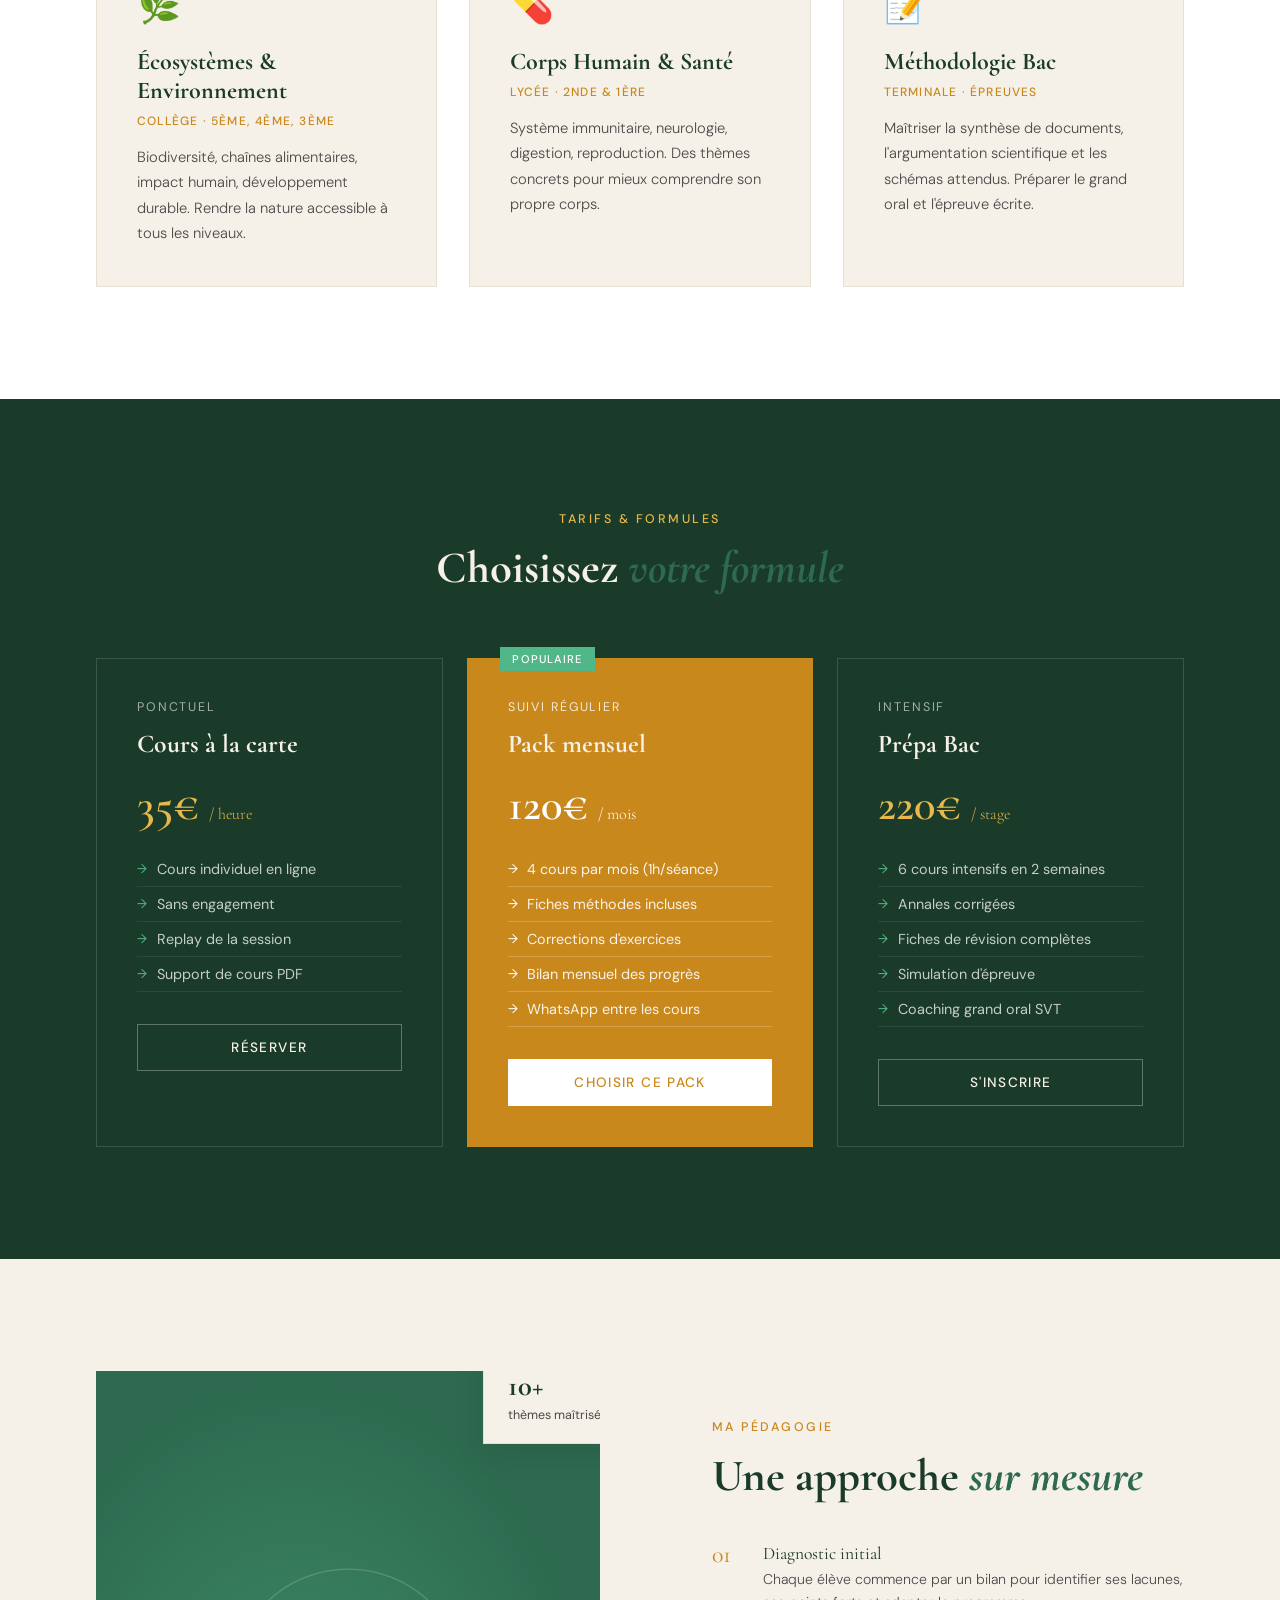
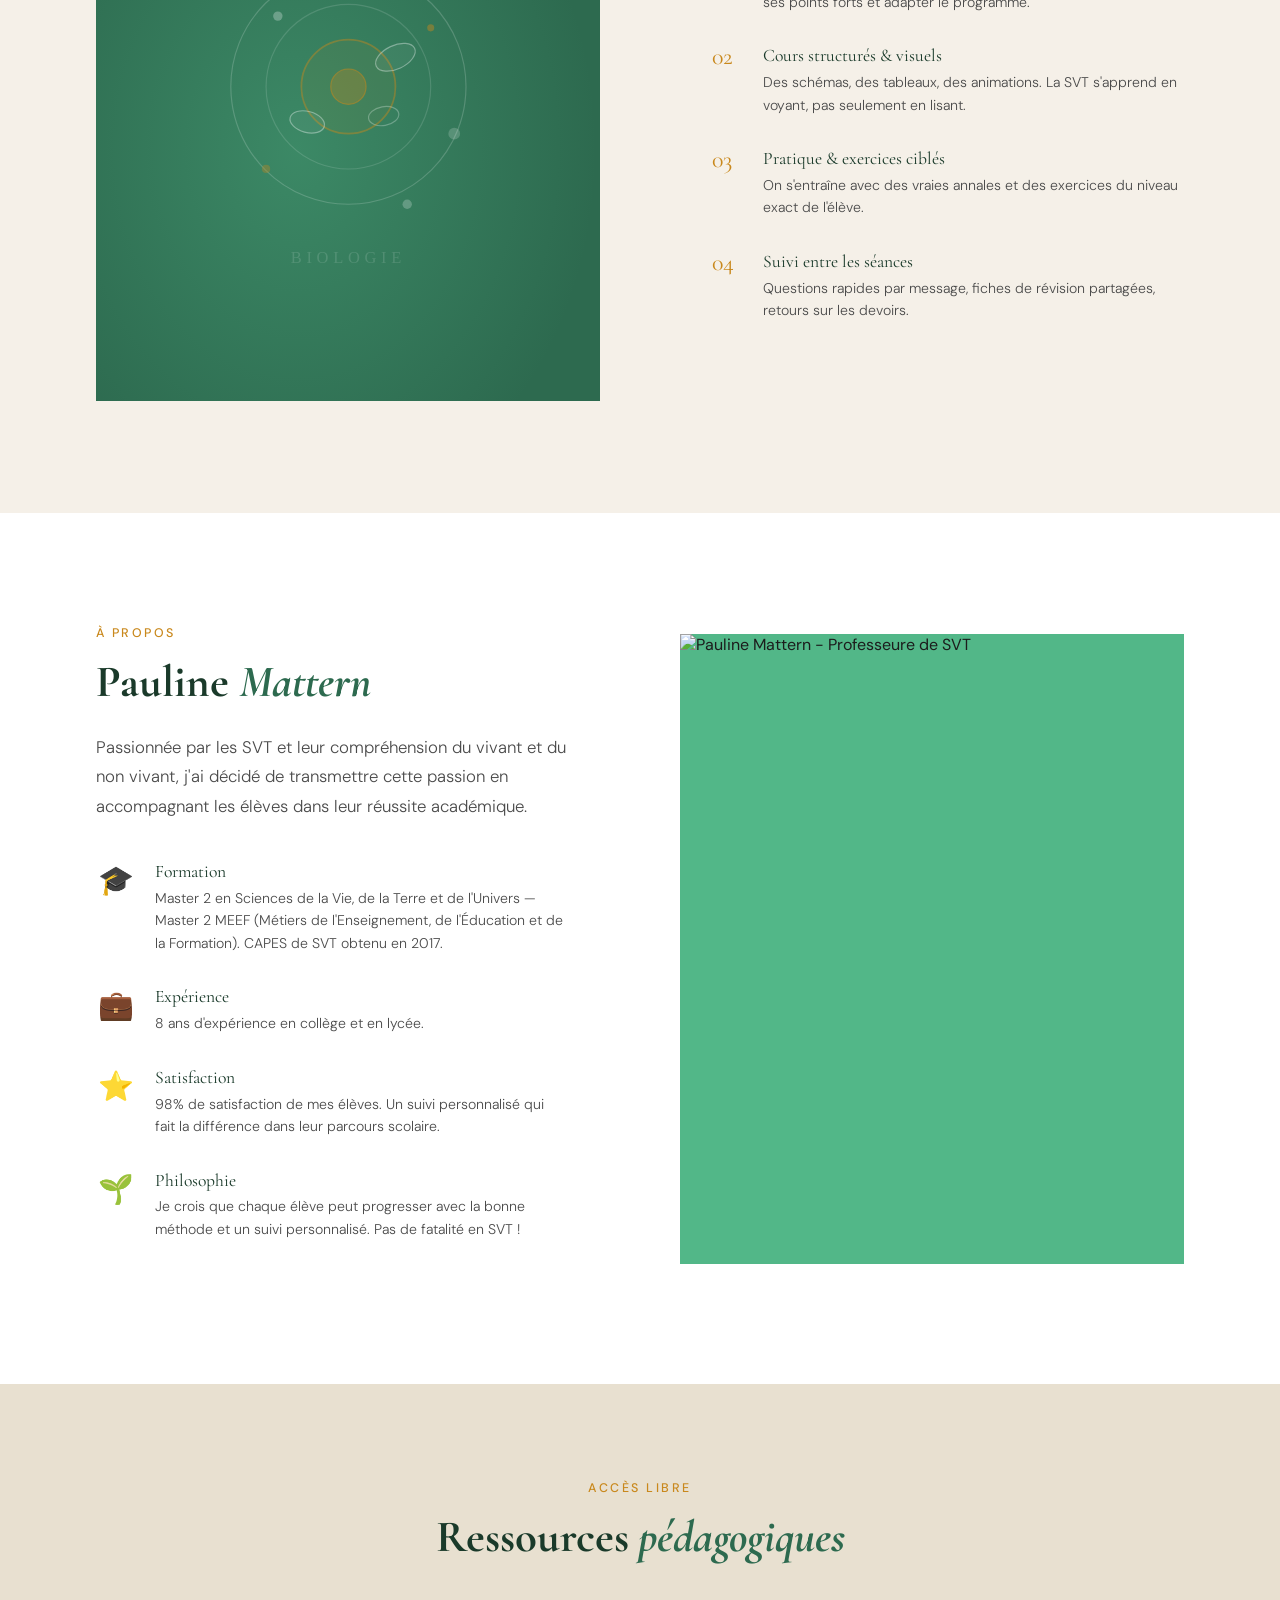
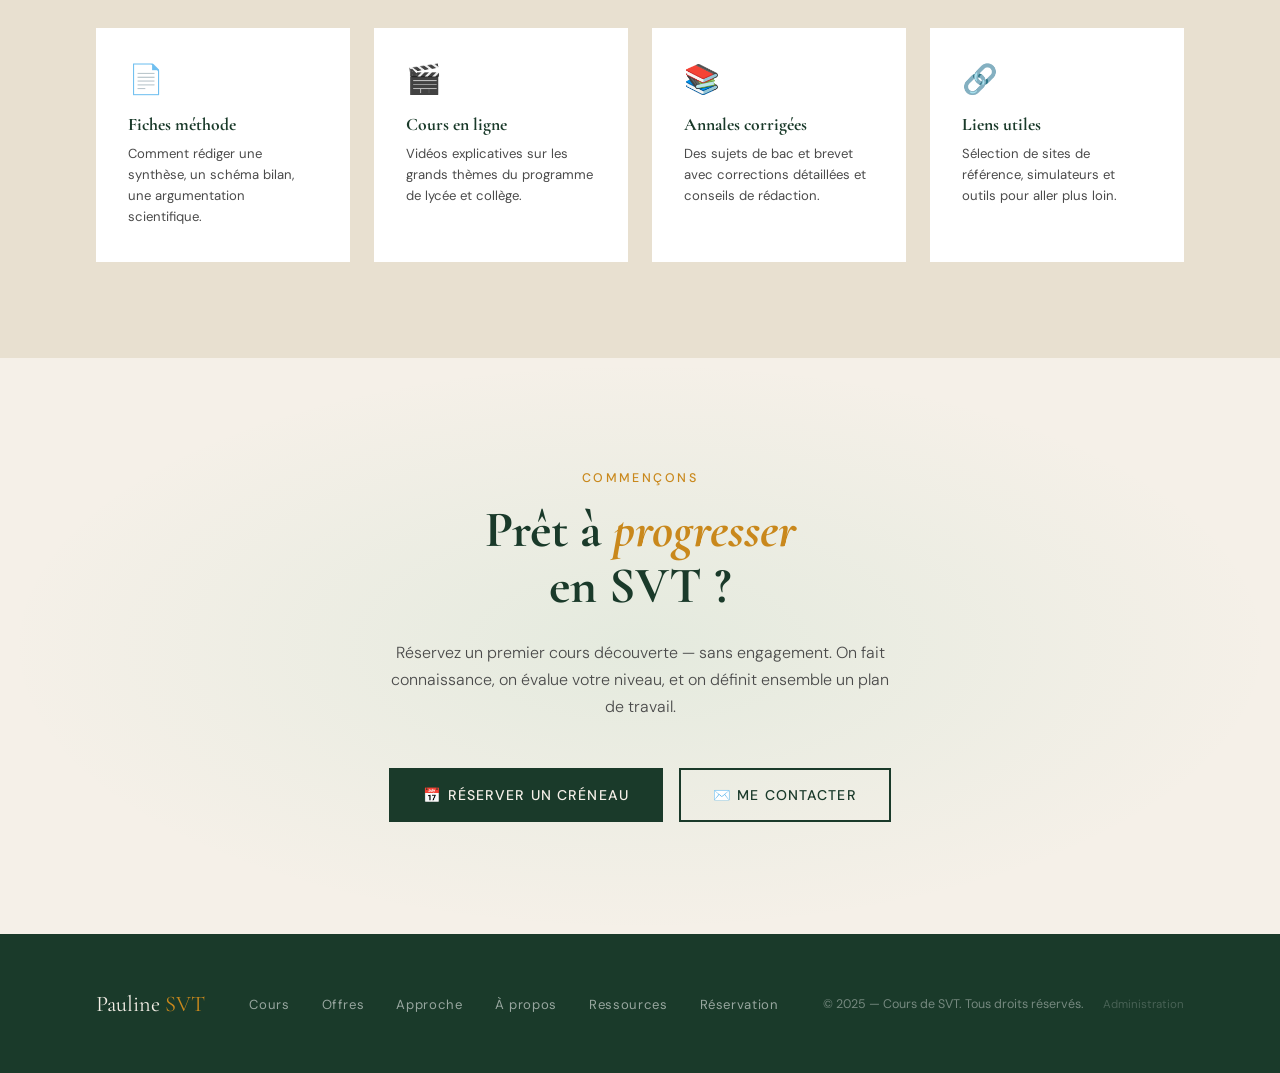
==== commit 74a1ff5c: "bug 1à update" ====
--- a/index.html
+++ b/index.html
@@ -2,109 +2,62 @@
 <html lang="fr">
 <head>
   <meta charset="UTF-8" />
+  <link rel="icon" href="svt_cours_logo.svg"/>
   <meta name="viewport" content="width=device-width, initial-scale=1.0" />
   <title>Cours de SVT — Pauline Mattern</title>
   <meta name="description" content="Cours particuliers de SVT en ligne avec Pauline Mattern, professeure certifiée. Du collège à la Terminale, suivi personnalisé et pédagogie claire."/>
   <meta property="og:title" content="Cours de SVT — Pauline Mattern"/>
   <meta property="og:description" content="Cours particuliers de SVT en ligne du collège au lycée. Réservez votre premier cours sans engagement."/>
-  <meta property="og:type" content="website"/>
+  <meta property="og:type"  content="website"/>
+  <meta property="og:url"   content="https://VOTRE_DOMAINE.fr/"/>
+  <meta property="og:image" content="https://VOTRE_DOMAINE.fr/og-image.jpg"/>
+  <meta name="twitter:card"        content="summary_large_image"/>
+  <meta name="twitter:title"       content="Cours de SVT — Pauline Mattern"/>
+  <meta name="twitter:description" content="Cours particuliers de SVT en ligne du collège au lycée. Réservez votre premier cours sans engagement."/>
+  <meta name="twitter:image"       content="https://VOTRE_DOMAINE.fr/og-image.jpg"/>
+  <link rel="canonical" href="https://VOTRE_DOMAINE.fr/"/>
+  <script type="application/ld+json">
+  {
+    "@context": "https://schema.org",
+    "@graph": [
+      {
+        "@type": "Person",
+        "@id": "https://VOTRE_DOMAINE.fr/#pauline-mattern",
+        "name": "Pauline Mattern",
+        "jobTitle": "Professeure de SVT certifiée",
+        "url": "https://VOTRE_DOMAINE.fr/",
+        "image": "https://VOTRE_DOMAINE.fr/og-image.jpg",
+        "sameAs": []
+      },
+      {
+        "@type": "Service",
+        "@id": "https://VOTRE_DOMAINE.fr/#cours-svt",
+        "name": "Cours particuliers de SVT en ligne",
+        "description": "Cours particuliers de SVT en ligne du collège à la Terminale, avec suivi personnalisé par Pauline Mattern, professeure certifiée.",
+        "provider": { "@id": "https://VOTRE_DOMAINE.fr/#pauline-mattern" },
+        "areaServed": "FR",
+        "serviceType": "Cours particuliers",
+        "offers": {
+          "@type": "Offer",
+          "url": "https://VOTRE_DOMAINE.fr/reservation.html"
+        }
+      }
+    ]
+  }
+  </script>
   <link href="https://fonts.googleapis.com/css2?family=Cormorant+Garamond:ital,wght@0,400;0,600;1,400&family=DM+Sans:wght@300;400;500&display=swap" rel="stylesheet" />
+  <link rel="stylesheet" href="styles.css"/>
   <style>
-    /* ── RESET & VARIABLES ── */
-    *, *::before, *::after { box-sizing: border-box; margin: 0; padding: 0; }
-
-    :root {
-      --green-deep:   #1a3a2a;
-      --green-mid:    #2d6a4f;
-      --green-light:  #52b788;
-      --cream:        #f5f0e8;
-      --cream-dark:   #e8e0d0;
-      --amber:        #c9881c;
-      --amber-light:  #e8b84b;
-      --text-dark:    #1c1c1c;
-      --text-mid:     #4a4a4a;
-      --white:        #ffffff;
-      --serif:        'Cormorant Garamond', Georgia, serif;
-      --sans:         'DM Sans', sans-serif;
-    }
-
-    html { scroll-behavior: smooth; }
-
-    body {
-      font-family: var(--sans);
-      background-color: var(--cream);
-      color: var(--text-dark);
-      overflow-x: hidden;
-    }
-
-    /* ── NAVBAR ── */
-    nav {
-      position: fixed;
-      top: 0; left: 0; right: 0;
-      z-index: 100;
-      display: flex;
-      align-items: center;
-      justify-content: space-between;
-      padding: 1.2rem 4rem;
-      background: rgba(245, 240, 232, 0.92);
-      backdrop-filter: blur(12px);
-      border-bottom: 1px solid rgba(45, 106, 79, 0.15);
-      transition: box-shadow 0.3s;
-    }
+    body { overflow-x: hidden; }
+
+    /* ── NAVBAR (surcharges index) ── */
+    nav { background: rgba(245,240,232,0.92); transition: box-shadow 0.3s; }
     nav.scrolled { box-shadow: 0 4px 30px rgba(26,58,42,0.1); }
-
-    .nav-logo {
-      font-family: var(--serif);
-      font-size: 1.5rem;
-      font-weight: 600;
-      color: var(--green-deep);
-      text-decoration: none;
-      letter-spacing: 0.02em;
-    }
-    .nav-logo span { color: var(--amber); }
-
-    .nav-links {
-      display: flex;
-      gap: 2.5rem;
-      list-style: none;
-    }
-    .nav-links a {
-      font-family: var(--sans);
-      font-size: 0.88rem;
-      font-weight: 500;
-      letter-spacing: 0.08em;
-      text-transform: uppercase;
-      color: var(--text-mid);
-      text-decoration: none;
-      transition: color 0.25s;
-    }
-    .nav-links a:hover { color: var(--green-mid); }
-
-    .nav-cta {
-      background: var(--green-deep);
-      color: var(--cream) !important;
-      padding: 0.6rem 1.4rem;
-      border-radius: 2px;
-      transition: background 0.25s !important;
-    }
+    .nav-logo { font-size: 1.5rem; font-weight: 600; letter-spacing: 0.02em; }
+    .nav-links { gap: 2.5rem; }
+    .nav-links a { font-size: 0.88rem; font-weight: 500; letter-spacing: 0.08em; transition: color 0.25s; }
+    .nav-cta { padding: 0.6rem 1.4rem; border-radius: 2px; transition: background 0.25s !important; }
     .nav-cta:hover { background: var(--green-mid) !important; color: var(--white) !important; }
-
-    /* hamburger */
-    .hamburger {
-      display: none;
-      flex-direction: column;
-      gap: 5px;
-      cursor: pointer;
-      background: none;
-      border: none;
-    }
-    .hamburger span {
-      display: block;
-      width: 24px;
-      height: 2px;
-      background: var(--green-deep);
-      transition: all 0.3s;
-    }
 
     /* ── HERO ── */
     .hero {
@@ -765,7 +718,7 @@
   <nav id="navbar">
     <a href="#" class="nav-logo">Pauline <span>SVT</span></a>
     <ul class="nav-links" id="navLinks">
-      <li><a href="cours-complet.html">Cours</a></li>
+      <li><a href="cours.html">Cours</a></li>
       <li><a href="#apropos">À propos</a></li>
       <li><a href="fiches.html">Fiches</a></li>
       <li><a href="#ressources">Ressources</a></li>
@@ -1015,8 +968,8 @@
   <section class="section-apropos" id="apropos">
     <div class="apropos-image-area reveal">
       <div class="apropos-main-block">
-        <!-- Photo de profil -->
-        <img src="popo_prof_fake.jpg" alt="Pauline Mattern - Professeure de SVT">
+        <!-- À REMPLACER : déposez la vraie photo dans ce dossier sous le nom "pauline-mattern.jpg" -->
+        <img src="pauline-mattern.jpg" alt="Pauline Mattern - Professeure de SVT">
       </div>
     </div>
     <div class="apropos-content reveal">
@@ -1100,6 +1053,7 @@
       <div class="reservation-actions">
         <!-- Remplacez ce lien par votre lien Calendly ou Koalendar -->
         <a href="reservation.html" class="btn-primary">📅 Réserver un créneau</a>
+        <!-- À REMPLACER : adresse email (vérifier aussi que le domaine coursvst.fr est le bon) -->
         <a href="mailto:contact@coursvst.fr" class="btn-secondary">✉️ Me contacter</a>
       </div>
     </div>
@@ -1109,14 +1063,14 @@
   <footer>
     <div class="footer-logo">Pauline <span>SVT</span></div>
     <ul class="footer-links">
-      <li><a href="cours-complet.html">Cours</a></li>
+      <li><a href="cours.html">Cours</a></li>
       <li><a href="#offres">Offres</a></li>
       <li><a href="#approche">Approche</a></li>
       <li><a href="#apropos">À propos</a></li>
       <li><a href="ressources.html">Ressources</a></li>
       <li><a href="reservation.html">Réservation</a></li>
     </ul>
-    <p class="footer-copy">© 2025 — Cours de SVT. Tous droits réservés.</p>
+    <p class="footer-copy">© 2025 — Cours de SVT. Tous droits réservés. <a href="admin.html" style="color:rgba(255,255,255,0.2);font-size:0.72rem;text-decoration:none;margin-left:1rem" onmouseover="this.style.color='rgba(255,255,255,0.5)'" onmouseout="this.style.color='rgba(255,255,255,0.2)'">Administration</a></p>
   </footer>
 
   <script src="nav.js"></script>
--- a/styles.css
+++ b/styles.css
@@ -0,0 +1,71 @@
+/* ═══════════════════════════════════════════════════════
+   SVT Cours — styles communs
+   Inclus en premier (avant <style>) dans chaque fichier.
+   Ne modifier que ce qui est vraiment partagé.
+   ═══════════════════════════════════════════════════════ */
+
+/* ── RESET ── */
+*, *::before, *::after { box-sizing: border-box; margin: 0; padding: 0; }
+
+/* ── VARIABLES ── */
+:root {
+  --green-deep:  #1a3a2a;
+  --green-mid:   #2d6a4f;
+  --green-light: #52b788;
+  --cream:       #f5f0e8;
+  --cream-dark:  #e8e0d0;
+  --amber:       #c9881c;
+  --amber-light: #e8b84b;
+  --text-dark:   #1c1c1c;
+  --text-mid:    #4a4a4a;
+  --white:       #ffffff;
+  --red:         #c0392b;
+  --serif: 'Cormorant Garamond', Georgia, serif;
+  --sans:  'DM Sans', sans-serif;
+}
+
+html { scroll-behavior: smooth; }
+body { font-family: var(--sans); background: var(--cream); color: var(--text-dark); }
+
+/* ── NAVBAR ── */
+nav {
+  position: fixed; top: 0; left: 0; right: 0; z-index: 100;
+  display: flex; align-items: center; justify-content: space-between;
+  padding: 1.2rem 4rem;
+  background: rgba(245,240,232,0.95);
+  backdrop-filter: blur(12px);
+  border-bottom: 1px solid rgba(45,106,79,0.15);
+}
+.nav-logo { font-family: var(--serif); font-size: 1.4rem; color: var(--green-deep); text-decoration: none; }
+.nav-logo span { color: var(--amber); }
+.nav-links { display: flex; gap: 2rem; list-style: none; }
+.nav-links a { font-size: 0.85rem; letter-spacing: 0.07em; text-transform: uppercase; color: var(--text-mid); text-decoration: none; transition: color 0.2s; }
+.nav-links a:hover, .nav-links a.active { color: var(--green-mid); }
+.nav-cta { background: var(--green-deep); color: var(--cream) !important; padding: 0.5rem 1.2rem; }
+.nav-back { font-size: 0.82rem; letter-spacing: 0.08em; text-transform: uppercase; color: var(--text-mid); text-decoration: none; display: flex; align-items: center; gap: 0.5rem; transition: color 0.2s; }
+.nav-back:hover { color: var(--green-mid); }
+.hamburger { display: none; flex-direction: column; gap: 5px; cursor: pointer; background: none; border: none; padding: 0; }
+.hamburger span { display: block; width: 24px; height: 2px; background: var(--green-deep); transition: all 0.3s; }
+@media(max-width: 768px) {
+  nav { padding: 1rem 1.5rem; }
+  .nav-links { display: none; flex-direction: column; gap: 1.2rem; position: absolute; top: 100%; left: 0; right: 0; background: var(--cream); padding: 2rem; border-top: 1px solid var(--cream-dark); }
+  .nav-links.open { display: flex; }
+  .hamburger { display: flex; }
+}
+
+/* ── BOUTONS ── */
+.btn { display: inline-flex; align-items: center; justify-content: center; gap: 0.5rem; padding: 0.85rem 1.8rem; font-family: var(--sans); font-size: 0.85rem; font-weight: 500; letter-spacing: 0.08em; text-transform: uppercase; cursor: pointer; transition: all 0.3s; border: 2px solid transparent; text-decoration: none; }
+.btn-primary { background: var(--green-deep); color: var(--cream); border-color: var(--green-deep); }
+.btn-primary:hover { background: transparent; color: var(--green-deep); }
+.btn-secondary { background: transparent; color: var(--green-deep); border-color: var(--green-deep); }
+.btn-secondary:hover { background: var(--green-deep); color: var(--cream); }
+.btn-sm { padding: 0.5rem 1rem; font-size: 0.78rem; }
+.btn-danger { background: transparent; color: var(--red); border-color: var(--red); }
+.btn-danger:hover { background: var(--red); color: var(--white); }
+button:disabled, .btn:disabled { opacity: 0.45; cursor: not-allowed; pointer-events: none; }
+
+/* ── MESSAGES ── */
+.msg { padding: 0.8rem 1.2rem; font-size: 0.85rem; margin-top: 1rem; line-height: 1.5; }
+.msg-success { background: rgba(82,183,136,0.1);  color: var(--green-mid); border-left: 3px solid var(--green-light); }
+.msg-error   { background: rgba(192,57,43,0.08);  color: var(--red);       border-left: 3px solid var(--red); }
+.msg-info    { background: rgba(201,136,28,0.08); color: var(--amber);     border-left: 3px solid var(--amber); }
